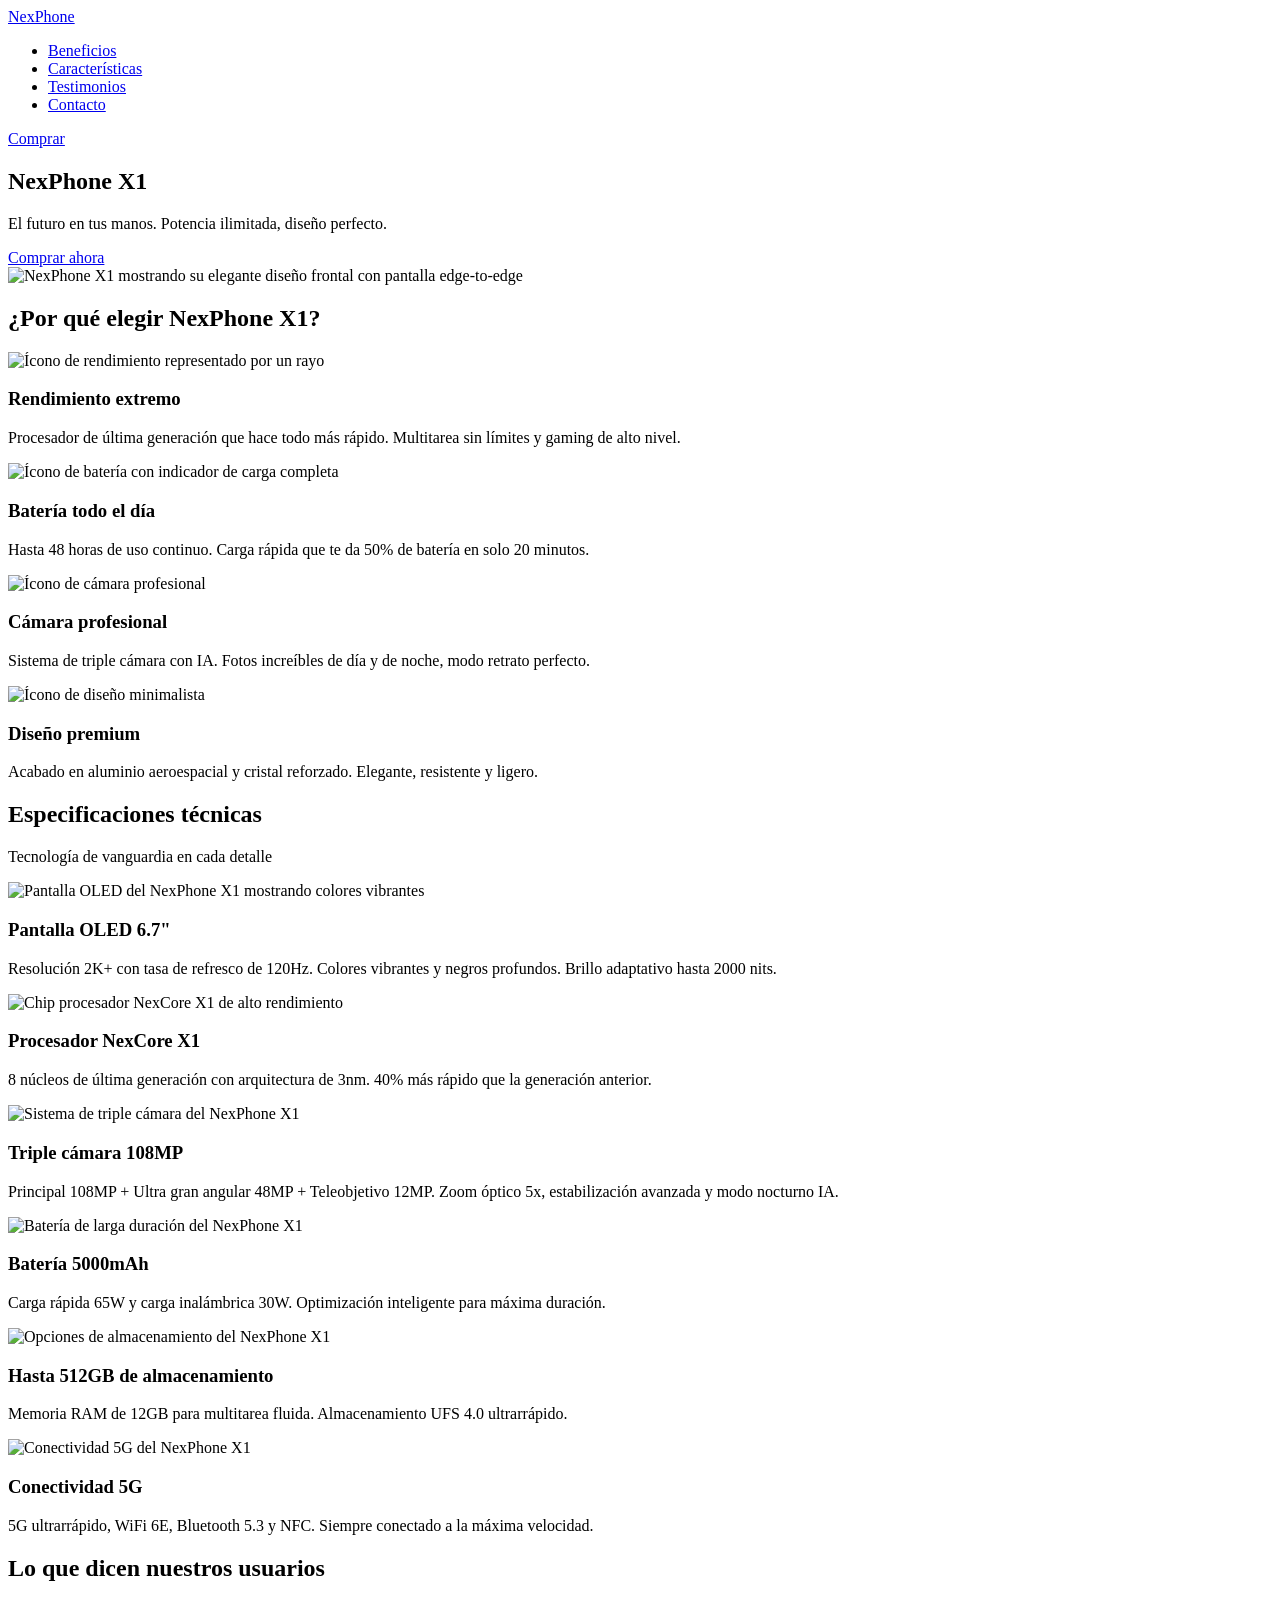
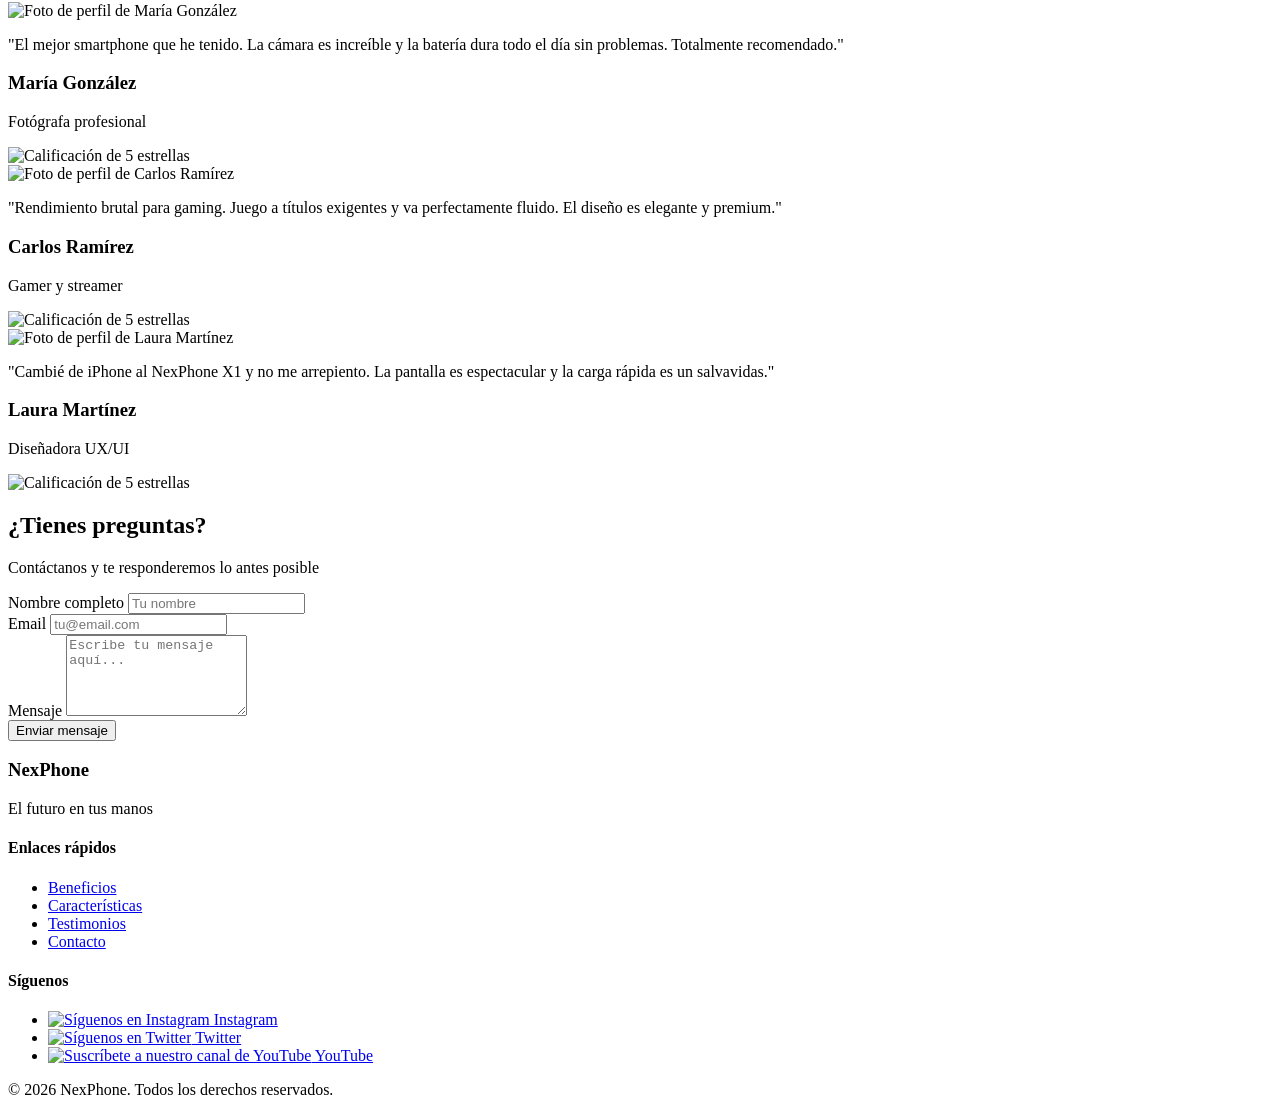
==== Index.html @ 95c6d010 "Creacion HTML" ====
<!DOCTYPE html>
<html lang="es">
<head>
    <meta charset="UTF-8">
    <meta name="viewport" content="width=device-width, initial-scale=1.0">
    <meta name="description" content="NexPhone X1 - El smartphone del futuro con tecnología innovadora y diseño elegante">
    <title>NexPhone X1 - El futuro en tus manos</title>
    
    <!-- Enlace a hoja de estilos principal -->
    <link rel="stylesheet" href="css/main.css">
</head>
<body>
    
    <!-- HEADER: Barra de navegación principal -->
    <header class="main-header">
        <nav class="main-nav">
            <div class="nav-container">
                <!-- Logo de la marca -->
                <div class="nav-logo">
                    <a href="#home">NexPhone</a>
                </div>
                
                <!-- Menú de navegación -->
                <ul class="nav-menu">
                    <li class="nav-item"><a href="#benefits" class="nav-link">Beneficios</a></li>
                    <li class="nav-item"><a href="#features" class="nav-link">Características</a></li>
                    <li class="nav-item"><a href="#testimonials" class="nav-link">Testimonios</a></li>
                    <li class="nav-item"><a href="#contact" class="nav-link">Contacto</a></li>
                </ul>
                
                <!-- Botón de compra en navegación -->
                <div class="nav-cta">
                    <a href="#buy" class="btn-buy-nav">Comprar</a>
                </div>
            </div>
        </nav>
    </header>

    <!-- MAIN: Contenido principal de la página -->
    <main>
        
        <!-- SECCIÓN HERO: Presentación principal del producto -->
        <section id="home" class="hero-section">
            <div class="hero-container">
                <!-- Título principal de la página (solo un h1) -->
                <h1 class="hero-title">NexPhone X1</h1>
                
                <!-- Subtítulo descriptivo -->
                <p class="hero-subtitle">El futuro en tus manos. Potencia ilimitada, diseño perfecto.</p>
                
                <!-- Call to Action principal -->
                <div class="hero-cta">
                    <a href="#buy" class="btn-primary">Comprar ahora</a>
                </div>
                
                <!-- Imagen hero del producto -->
                <div class="hero-image">
                    <img src="assets/images/nexphone-hero.jpg" alt="NexPhone X1 mostrando su elegante diseño frontal con pantalla edge-to-edge">
                </div>
            </div>
        </section>

        <!-- SECCIÓN BENEFICIOS: Principales ventajas del producto -->
        <section id="benefits" class="benefits-section">
            <div class="benefits-container">
                <!-- Título de la sección -->
                <h2 class="section-title">¿Por qué elegir NexPhone X1?</h2>
                
                <!-- Grid de beneficios -->
                <div class="benefits-grid">
                    
                    <!-- Beneficio 1: Rendimiento -->
                    <article class="benefit-card">
                        <div class="benefit-icon">
                            <img src="assets/images/icon-performance.svg" alt="Ícono de rendimiento representado por un rayo">
                        </div>
                        <h3 class="benefit-title">Rendimiento extremo</h3>
                        <p class="benefit-description">
                            Procesador de última generación que hace todo más rápido. 
                            Multitarea sin límites y gaming de alto nivel.
                        </p>
                    </article>
                    
                    <!-- Beneficio 2: Batería -->
                    <article class="benefit-card">
                        <div class="benefit-icon">
                            <img src="assets/images/icon-battery.svg" alt="Ícono de batería con indicador de carga completa">
                        </div>
                        <h3 class="benefit-title">Batería todo el día</h3>
                        <p class="benefit-description">
                            Hasta 48 horas de uso continuo. Carga rápida que te da 
                            50% de batería en solo 20 minutos.
                        </p>
                    </article>
                    
                    <!-- Beneficio 3: Cámara -->
                    <article class="benefit-card">
                        <div class="benefit-icon">
                            <img src="assets/images/icon-camera.svg" alt="Ícono de cámara profesional">
                        </div>
                        <h3 class="benefit-title">Cámara profesional</h3>
                        <p class="benefit-description">
                            Sistema de triple cámara con IA. Fotos increíbles de día 
                            y de noche, modo retrato perfecto.
                        </p>
                    </article>
                    
                    <!-- Beneficio 4: Diseño -->
                    <article class="benefit-card">
                        <div class="benefit-icon">
                            <img src="assets/images/icon-design.svg" alt="Ícono de diseño minimalista">
                        </div>
                        <h3 class="benefit-title">Diseño premium</h3>
                        <p class="benefit-description">
                            Acabado en aluminio aeroespacial y cristal reforzado. 
                            Elegante, resistente y ligero.
                        </p>
                    </article>
                    
                </div>
            </div>
        </section>

        <!-- SECCIÓN CARACTERÍSTICAS: Especificaciones técnicas del producto -->
        <section id="features" class="features-section">
            <div class="features-container">
                <!-- Título de la sección -->
                <h2 class="section-title">Especificaciones técnicas</h2>
                
                <!-- Subtítulo descriptivo -->
                <p class="section-subtitle">Tecnología de vanguardia en cada detalle</p>
                
                <!-- Grid de características técnicas -->
                <div class="features-grid">
                    
                    <!-- Característica: Pantalla -->
                    <div class="feature-item">
                        <div class="feature-image">
                            <img src="assets/images/feature-display.jpg" alt="Pantalla OLED del NexPhone X1 mostrando colores vibrantes">
                        </div>
                        <div class="feature-content">
                            <h3 class="feature-title">Pantalla OLED 6.7"</h3>
                            <p class="feature-description">
                                Resolución 2K+ con tasa de refresco de 120Hz. Colores vibrantes 
                                y negros profundos. Brillo adaptativo hasta 2000 nits.
                            </p>
                        </div>
                    </div>
                    
                    <!-- Característica: Procesador -->
                    <div class="feature-item">
                        <div class="feature-image">
                            <img src="assets/images/feature-processor.jpg" alt="Chip procesador NexCore X1 de alto rendimiento">
                        </div>
                        <div class="feature-content">
                            <h3 class="feature-title">Procesador NexCore X1</h3>
                            <p class="feature-description">
                                8 núcleos de última generación con arquitectura de 3nm. 
                                40% más rápido que la generación anterior.
                            </p>
                        </div>
                    </div>
                    
                    <!-- Característica: Cámara -->
                    <div class="feature-item">
                        <div class="feature-image">
                            <img src="assets/images/feature-camera.jpg" alt="Sistema de triple cámara del NexPhone X1">
                        </div>
                        <div class="feature-content">
                            <h3 class="feature-title">Triple cámara 108MP</h3>
                            <p class="feature-description">
                                Principal 108MP + Ultra gran angular 48MP + Teleobjetivo 12MP. 
                                Zoom óptico 5x, estabilización avanzada y modo nocturno IA.
                            </p>
                        </div>
                    </div>
                    
                    <!-- Característica: Batería -->
                    <div class="feature-item">
                        <div class="feature-image">
                            <img src="assets/images/feature-battery.jpg" alt="Batería de larga duración del NexPhone X1">
                        </div>
                        <div class="feature-content">
                            <h3 class="feature-title">Batería 5000mAh</h3>
                            <p class="feature-description">
                                Carga rápida 65W y carga inalámbrica 30W. Optimización 
                                inteligente para máxima duración.
                            </p>
                        </div>
                    </div>
                    
                    <!-- Característica: Almacenamiento -->
                    <div class="feature-item">
                        <div class="feature-image">
                            <img src="assets/images/feature-storage.jpg" alt="Opciones de almacenamiento del NexPhone X1">
                        </div>
                        <div class="feature-content">
                            <h3 class="feature-title">Hasta 512GB de almacenamiento</h3>
                            <p class="feature-description">
                                Memoria RAM de 12GB para multitarea fluida. Almacenamiento 
                                UFS 4.0 ultrarrápido.
                            </p>
                        </div>
                    </div>
                    
                    <!-- Característica: Conectividad -->
                    <div class="feature-item">
                        <div class="feature-image">
                            <img src="assets/images/feature-connectivity.jpg" alt="Conectividad 5G del NexPhone X1">
                        </div>
                        <div class="feature-content">
                            <h3 class="feature-title">Conectividad 5G</h3>
                            <p class="feature-description">
                                5G ultrarrápido, WiFi 6E, Bluetooth 5.3 y NFC. 
                                Siempre conectado a la máxima velocidad.
                            </p>
                        </div>
                    </div>
                    
                </div>
            </div>
        </section>

        <!-- SECCIÓN TESTIMONIOS: Opiniones de usuarios -->
        <section id="testimonials" class="testimonials-section">
            <div class="testimonials-container">
                <!-- Título de la sección -->
                <h2 class="section-title">Lo que dicen nuestros usuarios</h2>
                
                <!-- Grid de testimonios -->
                <div class="testimonials-grid">
                    
                    <!-- Testimonio 1 -->
                    <article class="testimonial-card">
                        <div class="testimonial-avatar">
                            <img src="assets/images/user-maria.jpg" alt="Foto de perfil de María González">
                        </div>
                        <div class="testimonial-content">
                            <p class="testimonial-text">
                                "El mejor smartphone que he tenido. La cámara es increíble 
                                y la batería dura todo el día sin problemas. Totalmente recomendado."
                            </p>
                            <h3 class="testimonial-author">María González</h3>
                            <p class="testimonial-role">Fotógrafa profesional</p>
                        </div>
                        <div class="testimonial-rating">
                            <img src="assets/images/stars-5.svg" alt="Calificación de 5 estrellas">
                        </div>
                    </article>
                    
                    <!-- Testimonio 2 -->
                    <article class="testimonial-card">
                        <div class="testimonial-avatar">
                            <img src="assets/images/user-carlos.jpg" alt="Foto de perfil de Carlos Ramírez">
                        </div>
                        <div class="testimonial-content">
                            <p class="testimonial-text">
                                "Rendimiento brutal para gaming. Juego a títulos exigentes 
                                y va perfectamente fluido. El diseño es elegante y premium."
                            </p>
                            <h3 class="testimonial-author">Carlos Ramírez</h3>
                            <p class="testimonial-role">Gamer y streamer</p>
                        </div>
                        <div class="testimonial-rating">
                            <img src="assets/images/stars-5.svg" alt="Calificación de 5 estrellas">
                        </div>
                    </article>
                    
                    <!-- Testimonio 3 -->
                    <article class="testimonial-card">
                        <div class="testimonial-avatar">
                            <img src="assets/images/user-laura.jpg" alt="Foto de perfil de Laura Martínez">
                        </div>
                        <div class="testimonial-content">
                            <p class="testimonial-text">
                                "Cambié de iPhone al NexPhone X1 y no me arrepiento. 
                                La pantalla es espectacular y la carga rápida es un salvavidas."
                            </p>
                            <h3 class="testimonial-author">Laura Martínez</h3>
                            <p class="testimonial-role">Diseñadora UX/UI</p>
                        </div>
                        <div class="testimonial-rating">
                            <img src="assets/images/stars-5.svg" alt="Calificación de 5 estrellas">
                        </div>
                    </article>
                    
                </div>
            </div>
        </section>

        <!-- SECCIÓN CONTACTO: Formulario de contacto -->
        <section id="contact" class="contact-section">
            <div class="contact-container">
                <!-- Título de la sección -->
                <h2 class="section-title">¿Tienes preguntas?</h2>
                
                <!-- Subtítulo -->
                <p class="section-subtitle">Contáctanos y te responderemos lo antes posible</p>
                
                <!-- Formulario de contacto -->
                <form class="contact-form" action="#" method="POST">
                    
                    <!-- Campo: Nombre -->
                    <div class="form-group">
                        <label for="name" class="form-label">Nombre completo</label>
                        <input 
                            type="text" 
                            id="name" 
                            name="name" 
                            class="form-input" 
                            placeholder="Tu nombre"
                            required
                        >
                    </div>
                    
                    <!-- Campo: Email -->
                    <div class="form-group">
                        <label for="email" class="form-label">Email</label>
                        <input 
                            type="email" 
                            id="email" 
                            name="email" 
                            class="form-input" 
                            placeholder="tu@email.com"
                            required
                        >
                    </div>
                    
                    <!-- Campo: Mensaje -->
                    <div class="form-group">
                        <label for="message" class="form-label">Mensaje</label>
                        <textarea 
                            id="message" 
                            name="message" 
                            class="form-textarea" 
                            rows="5" 
                            placeholder="Escribe tu mensaje aquí..."
                            required
                        ></textarea>
                    </div>
                    
                    <!-- Botón de envío -->
                    <div class="form-submit">
                        <button type="submit" class="btn-submit">Enviar mensaje</button>
                    </div>
                    
                </form>
            </div>
        </section>

    </main>

    <!-- FOOTER: Pie de página con información adicional y redes sociales -->
    <footer class="main-footer">
        <div class="footer-container">
            
            <!-- Información de la marca -->
            <div class="footer-brand">
                <h3 class="footer-logo">NexPhone</h3>
                <p class="footer-tagline">El futuro en tus manos</p>
            </div>
            
            <!-- Enlaces de navegación del footer -->
            <div class="footer-links">
                <h4 class="footer-heading">Enlaces rápidos</h4>
                <ul class="footer-menu">
                    <li class="footer-item"><a href="#benefits" class="footer-link">Beneficios</a></li>
                    <li class="footer-item"><a href="#features" class="footer-link">Características</a></li>
                    <li class="footer-item"><a href="#testimonials" class="footer-link">Testimonios</a></li>
                    <li class="footer-item"><a href="#contact" class="footer-link">Contacto</a></li>
                </ul>
            </div>
            
            <!-- Redes sociales -->
            <div class="footer-social">
                <h4 class="footer-heading">Síguenos</h4>
                <ul class="social-links">
                    <li class="social-item">
                        <a href="https://instagram.com/nexphone" class="social-link" target="_blank" rel="noopener noreferrer">
                            <img src="assets/images/icon-instagram.svg" alt="Síguenos en Instagram">
                            Instagram
                        </a>
                    </li>
                    <li class="social-item">
                        <a href="https://twitter.com/nexphone" class="social-link" target="_blank" rel="noopener noreferrer">
                            <img src="assets/images/icon-twitter.svg" alt="Síguenos en Twitter">
                            Twitter
                        </a>
                    </li>
                    <li class="social-item">
                        <a href="https://youtube.com/nexphone" class="social-link" target="_blank" rel="noopener noreferrer">
                            <img src="assets/images/icon-youtube.svg" alt="Suscríbete a nuestro canal de YouTube">
                            YouTube
                        </a>
                    </li>
                </ul>
            </div>
            
        </div>
        
        <!-- Copyright y legal -->
        <div class="footer-bottom">
            <p class="footer-copyright">
                &copy; 2026 NexPhone. Todos los derechos reservados.
            </p>
        </div>
        
    </footer>

    <!-- Enlace a archivo JavaScript (manejado por otro developer) -->
    <script src="js/app.js"></script>
    
</body>
</html>
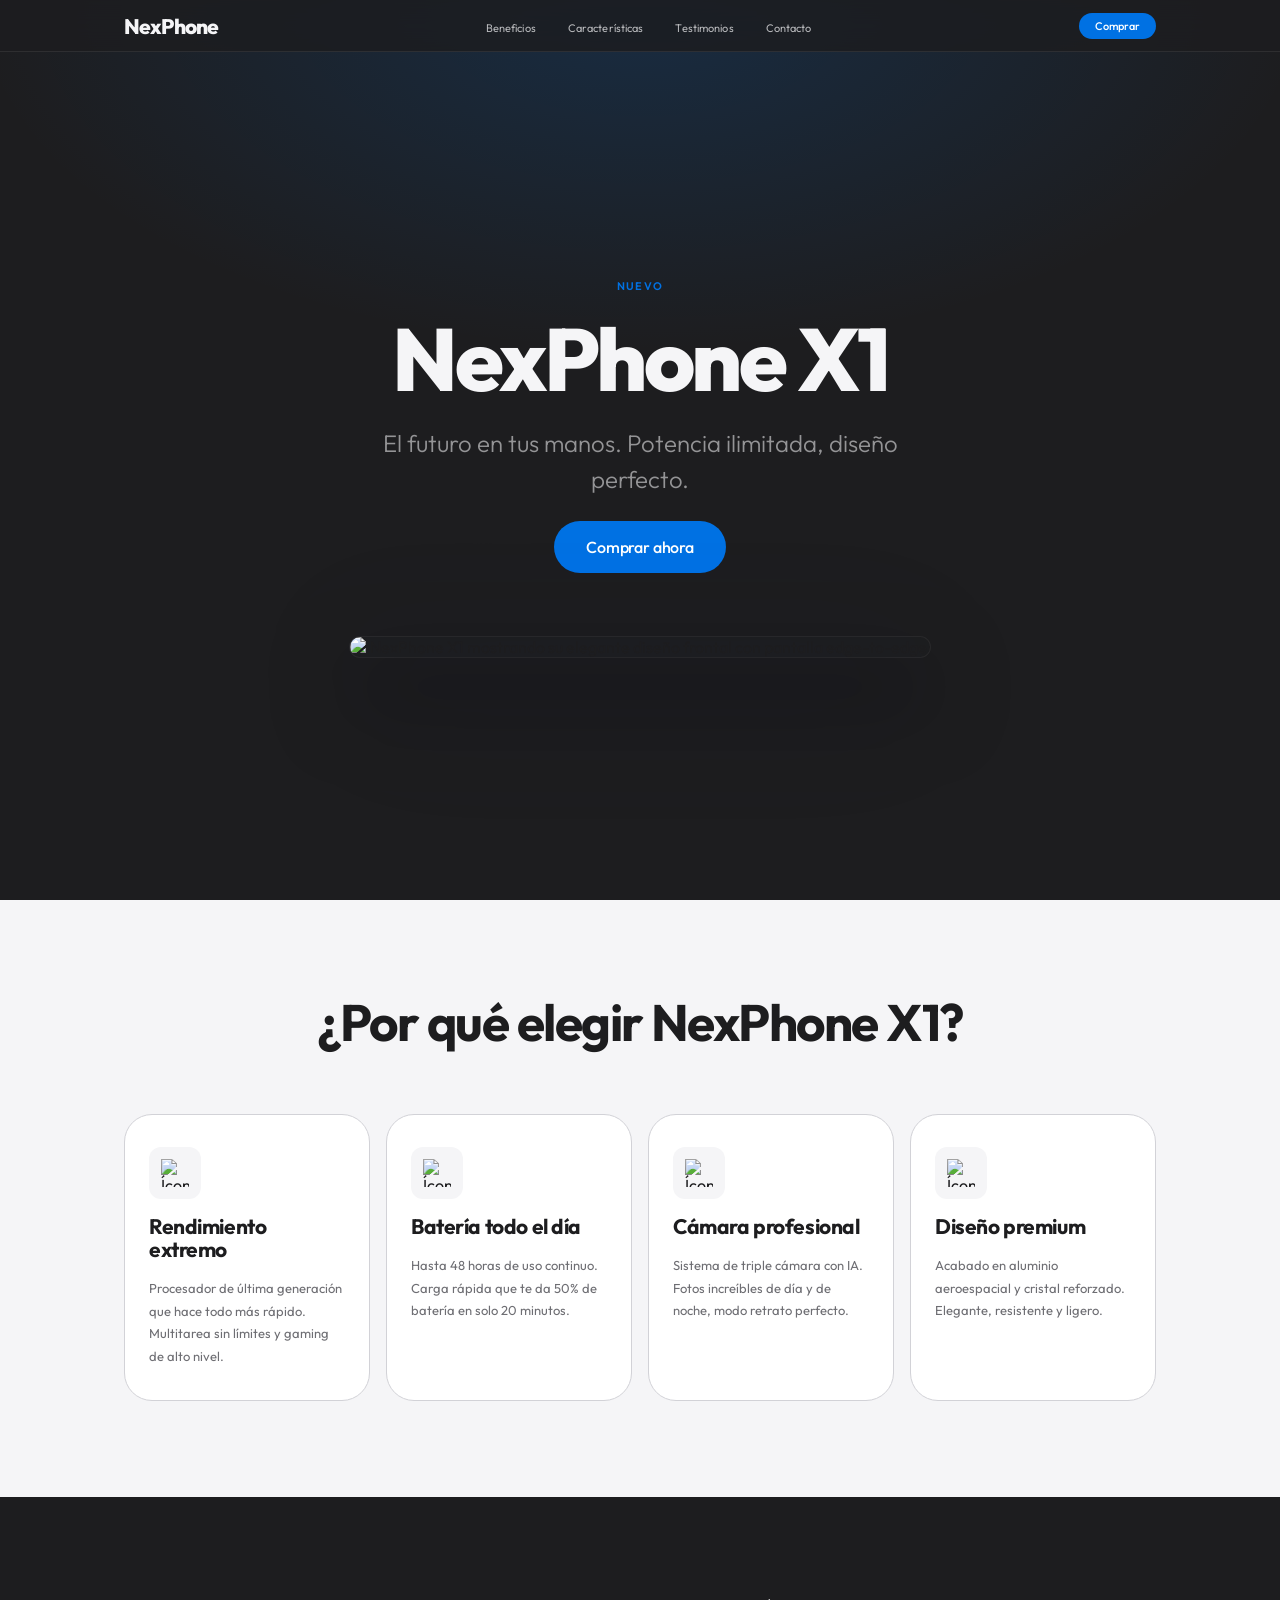
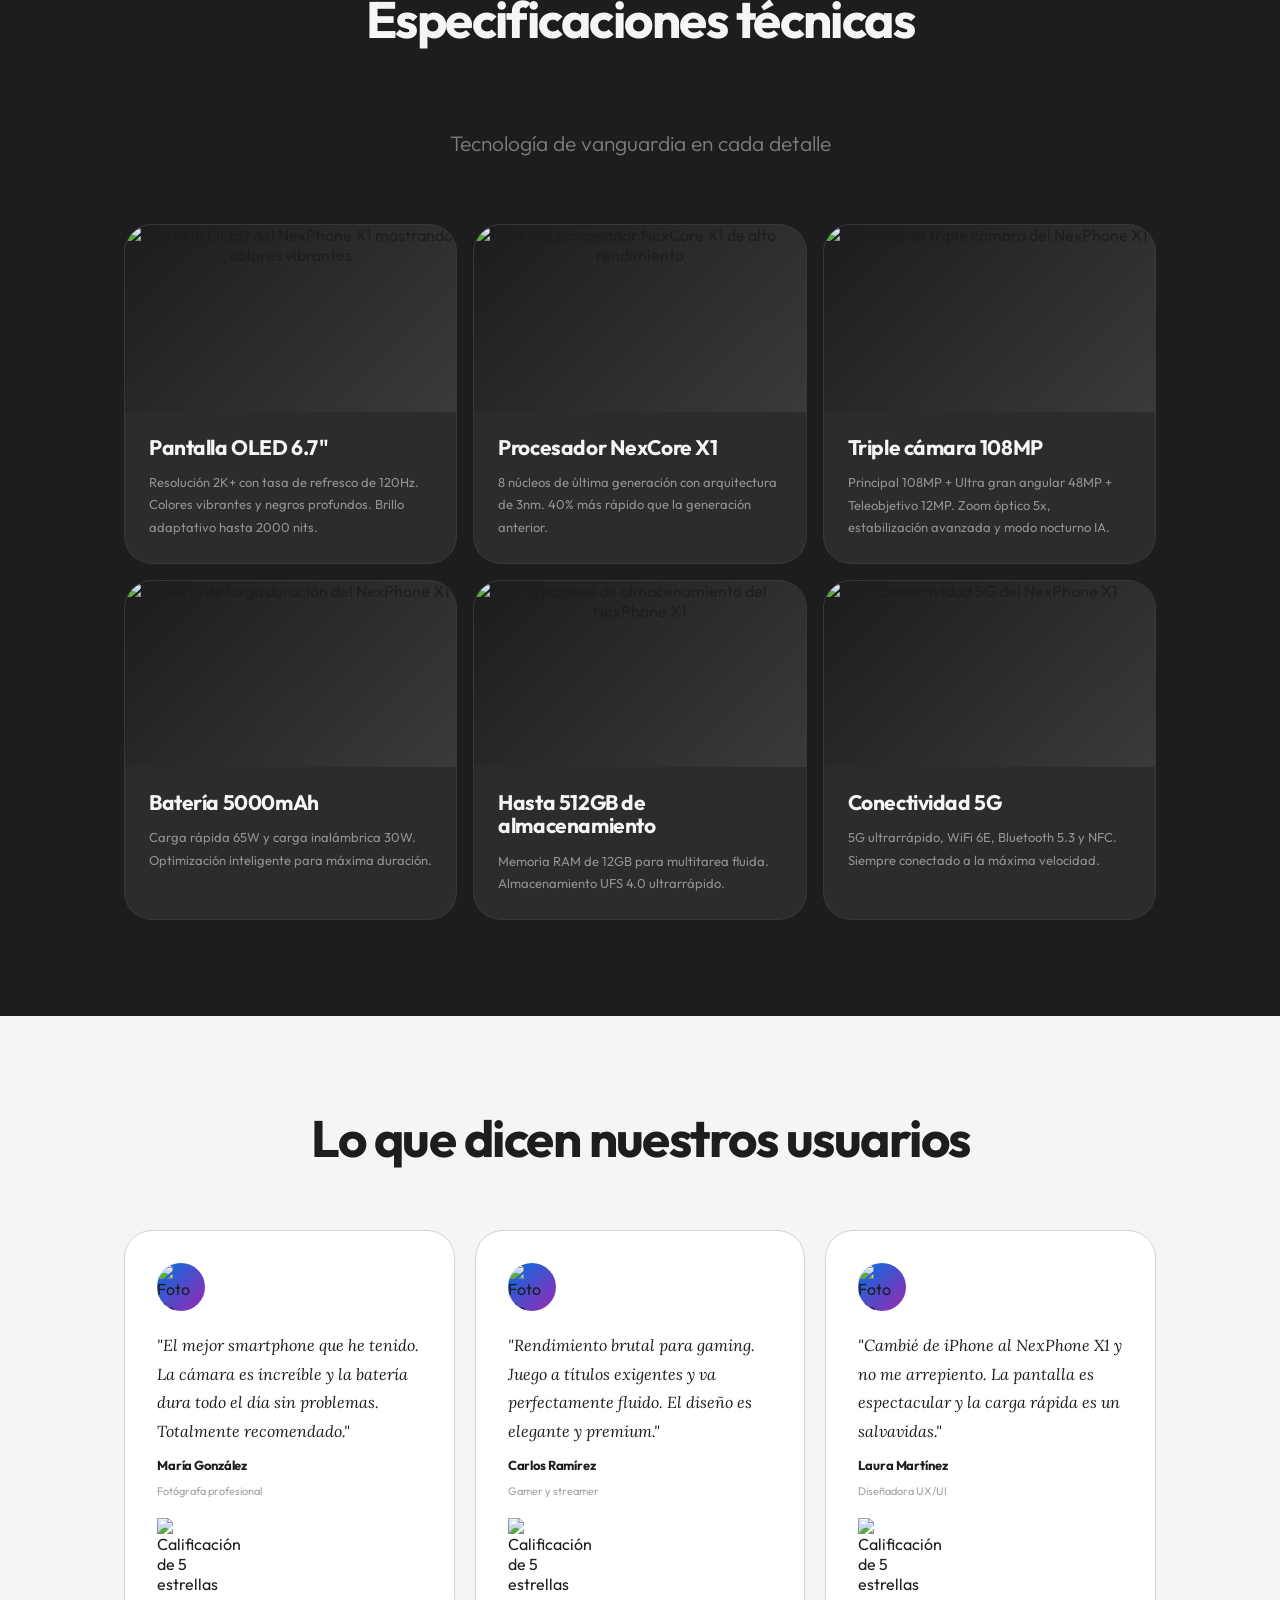
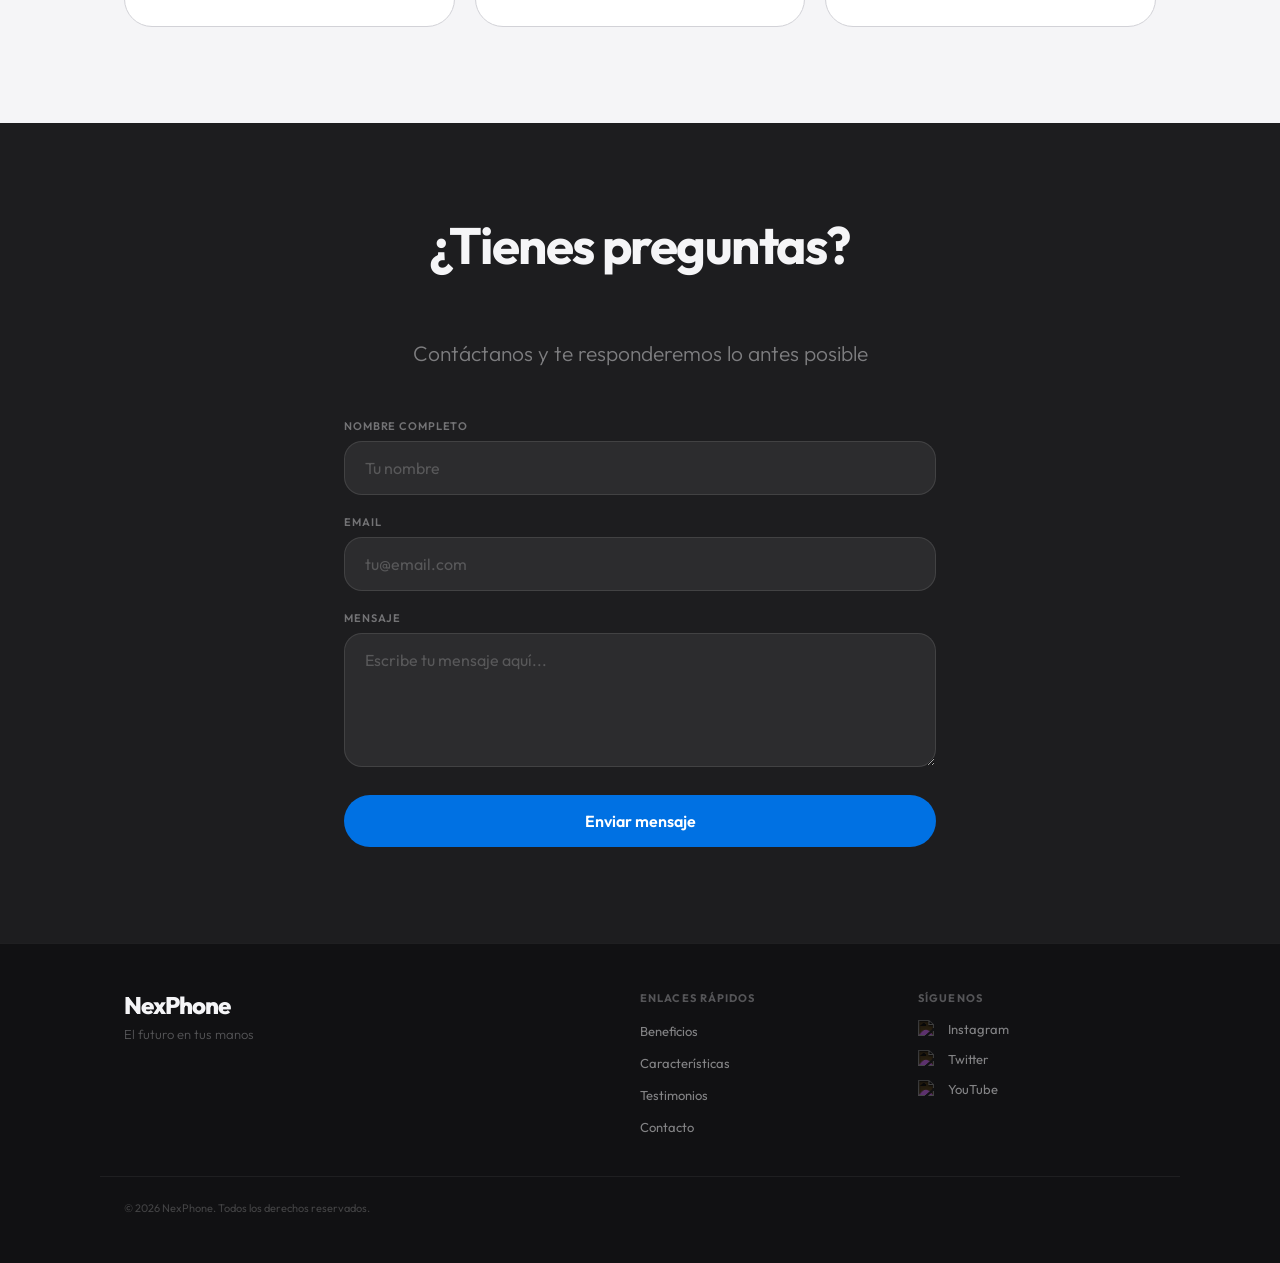
==== commit d0a08ff7: "Feature: Añadiendo la conexión de HTML con el CSS." ====
--- a/Index.html
+++ b/Index.html
@@ -7,7 +7,7 @@
     <title>NexPhone X1 - El futuro en tus manos</title>
     
     <!-- Enlace a hoja de estilos principal -->
-    <link rel="stylesheet" href="css/main.css">
+    <link rel="stylesheet" href="styles.css">
 </head>
 <body>
     
--- a/styles.css
+++ b/styles.css
@@ -0,0 +1,1010 @@
+@import url('https://fonts.googleapis.com/css2?family=Outfit:wght@300;400;500;600;700;800&family=Lora:ital,wght@0,400;1,400&display=swap');
+
+/* ────────────────────────────────────────────────────────────
+   2. DESIGN TOKENS
+   ──────────────────────────────────────────────────────────── */
+:root {
+  /* Colores — Paleta Apple-like */
+  --c-white:      #ffffff;
+  --c-bg:         #f5f5f7;        /* gris muy suave, firma de Apple */
+  --c-bg-dark:    #1d1d1f;        /* negro Apple */
+  --c-bg-mid:     #fbfbfd;
+  --c-surface:    #ffffff;
+  --c-border:     #d2d2d7;
+  --c-accent:     #0071e3;        /* azul Apple */
+  --c-accent-h:   #0077ed;
+  --c-text:       #1d1d1f;
+  --c-text-mid:   #6e6e73;
+  --c-text-light: #a1a1a6;
+  --c-on-dark:    #f5f5f7;
+
+  /* Tipografía */
+  --font-sans:    'Outfit', -apple-system, BlinkMacSystemFont, sans-serif;
+  --font-serif:   'Lora', Georgia, serif;
+
+  /* Escala de tipo */
+  --t-xs:   0.6875rem;
+  --t-sm:   0.8125rem;
+  --t-base: 1rem;
+  --t-md:   1.125rem;
+  --t-lg:   1.3125rem;
+  --t-xl:   1.5rem;
+  --t-2xl:  2rem;
+  --t-3xl:  2.5rem;
+  --t-4xl:  3.5rem;
+  --t-5xl:  4.5rem;
+  --t-6xl:  5.5rem;
+
+  /* Espaciado */
+  --s-2:   0.5rem;
+  --s-3:   0.75rem;
+  --s-4:   1rem;
+  --s-5:   1.25rem;
+  --s-6:   1.5rem;
+  --s-8:   2rem;
+  --s-10:  2.5rem;
+  --s-12:  3rem;
+  --s-16:  4rem;
+  --s-20:  5rem;
+  --s-24:  6rem;
+  --s-32:  8rem;
+
+  /* Bordes */
+  --r-sm:   6px;
+  --r-md:   12px;
+  --r-lg:   18px;
+  --r-xl:   28px;
+  --r-full: 9999px;
+
+  /* Sombras */
+  --sh-sm:  0 2px 8px rgba(0,0,0,.06);
+  --sh-md:  0 4px 20px rgba(0,0,0,.08);
+  --sh-lg:  0 12px 48px rgba(0,0,0,.10);
+  --sh-xl:  0 20px 60px rgba(0,0,0,.13);
+
+  /* Transiciones */
+  --tr-fast:   200ms ease;
+  --tr-normal: 400ms cubic-bezier(0.25, 0.46, 0.45, 0.94);
+  --tr-slow:   700ms cubic-bezier(0.22, 1, 0.36, 1);
+
+  /* Layout */
+  --max-w:  1080px;
+  --nav-h:  52px;
+}
+
+/* ────────────────────────────────────────────────────────────
+   3. RESET BASE
+   ──────────────────────────────────────────────────────────── */
+*, *::before, *::after {
+  box-sizing: border-box;
+  margin: 0;
+  padding: 0;
+}
+
+html {
+  scroll-behavior: smooth;
+  font-size: 16px;
+}
+
+body {
+  font-family: var(--font-sans);
+  font-size: var(--t-base);
+  color: var(--c-text);
+  background-color: var(--c-bg-mid);
+  -webkit-font-smoothing: antialiased;
+  -moz-osx-font-smoothing: grayscale;
+  overflow-x: hidden;
+}
+
+img {
+  display: block;
+  max-width: 100%;
+  height: auto;
+}
+
+a {
+  text-decoration: none;
+  color: inherit;
+}
+
+ul { list-style: none; }
+
+button, input, textarea {
+  font: inherit;
+  border: none;
+  background: none;
+}
+
+button { cursor: pointer; }
+
+h1, h2, h3, h4 {
+  font-family: var(--font-sans);
+  font-weight: 700;
+  line-height: 1.1;
+  letter-spacing: -0.025em;
+}
+
+/* ────────────────────────────────────────────────────────────
+   4. CONTENEDORES (uno por sección según el HTML)
+   ──────────────────────────────────────────────────────────── */
+.nav-container,
+.hero-container,
+.benefits-container,
+.features-container,
+.testimonials-container,
+.contact-container,
+.footer-container {
+  width: 100%;
+  max-width: var(--max-w);
+  margin-inline: auto;
+  padding-inline: var(--s-6);
+}
+
+/* ────────────────────────────────────────────────────────────
+   5. TIPOGRAFÍA COMPARTIDA
+   ──────────────────────────────────────────────────────────── */
+.section-title {
+  font-size: clamp(var(--t-2xl), 4vw, var(--t-4xl));
+  font-weight: 700;
+  letter-spacing: -0.03em;
+  line-height: 1.05;
+  color: var(--c-text);
+}
+
+.section-subtitle {
+  font-size: clamp(var(--t-md), 2vw, var(--t-lg));
+  color: var(--c-text-mid);
+  font-weight: 300;
+  line-height: 1.6;
+  margin-top: var(--s-4);
+  max-width: 52ch;
+}
+
+/* ────────────────────────────────────────────────────────────
+   6. ANIMACIONES DE ENTRADA (activadas por JS)
+   ──────────────────────────────────────────────────────────── */
+.fade-in {
+  opacity: 0;
+  transform: translateY(24px);
+  transition: opacity 0.8s cubic-bezier(0.22, 1, 0.36, 1),
+              transform 0.8s cubic-bezier(0.22, 1, 0.36, 1);
+}
+
+.fade-in.visible {
+  opacity: 1;
+  transform: none;
+}
+
+/* ────────────────────────────────────────────────────────────
+   7. BOTONES
+   ──────────────────────────────────────────────────────────── */
+.btn-primary,
+.btn-buy-nav,
+.btn-submit {
+  display: inline-flex;
+  align-items: center;
+  justify-content: center;
+  border-radius: var(--r-full);
+  font-family: var(--font-sans);
+  font-weight: 500;
+  white-space: nowrap;
+  transition: background-color var(--tr-fast),
+              box-shadow var(--tr-fast),
+              transform var(--tr-fast);
+  outline: none;
+  cursor: pointer;
+}
+
+/* Botón hero CTA */
+.btn-primary {
+  background-color: var(--c-accent);
+  color: var(--c-white);
+  font-size: var(--t-base);
+  padding: var(--s-4) var(--s-8);
+  letter-spacing: -0.01em;
+}
+
+.btn-primary:hover {
+  background-color: var(--c-accent-h);
+  box-shadow: 0 4px 20px rgba(0,113,227,0.35);
+  transform: translateY(-1px);
+}
+
+.btn-primary:active { transform: scale(0.97); }
+
+/* Botón nav */
+.btn-buy-nav {
+  background-color: var(--c-accent);
+  color: var(--c-white);
+  font-size: var(--t-xs);
+  padding: 6px var(--s-4);
+}
+
+.btn-buy-nav:hover {
+  background-color: var(--c-accent-h);
+}
+
+/* Botón submit formulario */
+.btn-submit {
+  background-color: var(--c-accent);
+  color: var(--c-white);
+  font-size: var(--t-base);
+  font-weight: 600;
+  padding: var(--s-4) var(--s-10);
+  width: 100%;
+}
+
+.btn-submit:hover {
+  background-color: var(--c-accent-h);
+  box-shadow: 0 4px 20px rgba(0,113,227,0.3);
+  transform: translateY(-1px);
+}
+
+.btn-submit:active { transform: scale(0.98); }
+
+/* ────────────────────────────────────────────────────────────
+   8. HEADER / NAVEGACIÓN
+      Clases: .main-header, .main-nav, .nav-container,
+              .nav-logo, .nav-menu, .nav-item, .nav-link, .nav-cta
+   ──────────────────────────────────────────────────────────── */
+.main-header {
+  position: fixed;
+  top: 0;
+  left: 0;
+  right: 0;
+  z-index: 100;
+  height: var(--nav-h);
+}
+
+.main-nav {
+  height: 100%;
+  background-color: rgba(29,29,31,0.88);
+  backdrop-filter: saturate(180%) blur(20px);
+  -webkit-backdrop-filter: saturate(180%) blur(20px);
+  border-bottom: 1px solid rgba(255,255,255,0.08);
+  transition: background-color var(--tr-normal);
+}
+
+/* nav-container: layout flex */
+.nav-container {
+  height: 100%;
+  display: flex;
+  align-items: center;
+  justify-content: space-between;
+  gap: var(--s-8);
+}
+
+/* Logo */
+.nav-logo a {
+  font-size: var(--t-lg);
+  font-weight: 800;
+  color: var(--c-on-dark);
+  letter-spacing: -0.04em;
+}
+
+/* Menú de links — oculto en móvil */
+.nav-menu {
+  display: none;
+  align-items: center;
+  gap: var(--s-8);
+}
+
+.nav-link {
+  font-size: var(--t-xs);
+  font-weight: 400;
+  color: rgba(245,245,247,0.72);
+  letter-spacing: 0.01em;
+  transition: color var(--tr-fast);
+}
+
+.nav-link:hover { color: var(--c-on-dark); }
+
+/* Hamburger (creado por JS — clases sugeridas) */
+.nav-toggle {
+  display: flex;
+  flex-direction: column;
+  justify-content: center;
+  gap: 5px;
+  width: 32px;
+  height: 32px;
+  padding: 0;
+  cursor: pointer;
+  background: none;
+  border: none;
+}
+
+.nav-toggle span {
+  display: block;
+  height: 1px;
+  background-color: var(--c-on-dark);
+  border-radius: 2px;
+  transition: transform var(--tr-normal), opacity var(--tr-fast);
+}
+
+.nav-toggle.active span:nth-child(1) {
+  transform: translateY(6px) rotate(45deg);
+}
+.nav-toggle.active span:nth-child(2) {
+  opacity: 0;
+}
+.nav-toggle.active span:nth-child(3) {
+  transform: translateY(-6px) rotate(-45deg);
+}
+
+/* Menú móvil desplegable (JS lo muestra) */
+.nav-mobile-menu {
+  position: fixed;
+  top: var(--nav-h);
+  left: 0;
+  right: 0;
+  background-color: rgba(29,29,31,0.97);
+  backdrop-filter: blur(20px);
+  -webkit-backdrop-filter: blur(20px);
+  padding: var(--s-6);
+  transform: translateY(-110%);
+  opacity: 0;
+  transition: transform var(--tr-slow), opacity var(--tr-normal);
+  z-index: 99;
+  border-bottom: 1px solid rgba(255,255,255,0.06);
+}
+
+.nav-mobile-menu.open {
+  transform: translateY(0);
+  opacity: 1;
+}
+
+.nav-mobile-menu .nav-link {
+  display: block;
+  font-size: var(--t-xl);
+  font-weight: 500;
+  color: var(--c-on-dark);
+  padding-block: var(--s-4);
+  border-bottom: 1px solid rgba(255,255,255,0.06);
+  letter-spacing: -0.02em;
+}
+
+/* ────────────────────────────────────────────────────────────
+   9. HERO
+      Clases: .hero-section, .hero-container, .hero-title,
+              .hero-subtitle, .hero-cta, .hero-image
+   ──────────────────────────────────────────────────────────── */
+.hero-section {
+  min-height: 100svh;
+  background-color: var(--c-bg-dark);
+  display: flex;
+  align-items: center;
+  padding-top: calc(var(--nav-h) + var(--s-12));
+  padding-bottom: var(--s-16);
+  text-align: center;
+  position: relative;
+  overflow: hidden;
+}
+
+/* Resplandor de fondo */
+.hero-section::before {
+  content: '';
+  position: absolute;
+  inset: 0;
+  background: radial-gradient(ellipse 80% 60% at 50% 0%,
+    rgba(0,113,227,0.18) 0%,
+    transparent 65%);
+  pointer-events: none;
+}
+
+.hero-container {
+  position: relative;
+  z-index: 1;
+  display: flex;
+  flex-direction: column;
+  align-items: center;
+  gap: var(--s-6);
+}
+
+/* Badge «Nuevo» encima del título */
+.hero-container::before {
+  content: 'Nuevo';
+  display: inline-block;
+  font-size: var(--t-xs);
+  font-weight: 600;
+  letter-spacing: 0.12em;
+  text-transform: uppercase;
+  color: var(--c-accent);
+}
+
+.hero-title {
+  font-size: clamp(var(--t-4xl), 10vw, var(--t-6xl));
+  font-weight: 800;
+  color: var(--c-on-dark);
+  letter-spacing: -0.04em;
+  line-height: 0.95;
+}
+
+.hero-subtitle {
+  font-size: clamp(var(--t-md), 2.5vw, var(--t-xl));
+  color: rgba(245,245,247,0.55);
+  font-weight: 300;
+  max-width: 38ch;
+  line-height: 1.5;
+}
+
+.hero-cta {
+  display: flex;
+  gap: var(--s-4);
+  flex-wrap: wrap;
+  justify-content: center;
+}
+
+.hero-image {
+  margin-top: var(--s-10);
+  width: 100%;
+  max-width: 480px;
+}
+
+.hero-image img {
+  width: 100%;
+  border-radius: var(--r-xl);
+  box-shadow: 0 40px 80px rgba(0,0,0,.5),
+              0 0 0 1px rgba(255,255,255,0.06);
+  filter: drop-shadow(0 0 60px rgba(0,113,227,0.18));
+}
+
+/* ────────────────────────────────────────────────────────────
+   10. BENEFICIOS
+       Clases: .benefits-section, .benefits-container,
+               .benefits-grid, .benefit-card, .benefit-icon,
+               .benefit-title, .benefit-description
+   ──────────────────────────────────────────────────────────── */
+.benefits-section {
+  background-color: var(--c-bg);
+  padding-block: var(--s-24);
+}
+
+.benefits-container {
+  display: flex;
+  flex-direction: column;
+  align-items: center;
+  text-align: center;
+  gap: var(--s-16);
+}
+
+.benefits-container > .section-title {
+  max-width: 20ch;
+}
+
+.benefits-grid {
+  display: grid;
+  grid-template-columns: 1fr;
+  gap: var(--s-4);
+  width: 100%;
+}
+
+.benefit-card {
+  background-color: var(--c-surface);
+  border-radius: var(--r-xl);
+  padding: var(--s-8) var(--s-6);
+  text-align: left;
+  display: flex;
+  flex-direction: column;
+  gap: var(--s-4);
+  border: 1px solid var(--c-border);
+  transition: box-shadow var(--tr-normal), transform var(--tr-normal);
+}
+
+.benefit-card:hover {
+  box-shadow: var(--sh-lg);
+  transform: translateY(-4px);
+}
+
+.benefit-icon {
+  width: 52px;
+  height: 52px;
+  background-color: var(--c-bg);
+  border-radius: var(--r-md);
+  display: flex;
+  align-items: center;
+  justify-content: center;
+  overflow: hidden;
+  transition: background-color var(--tr-fast);
+}
+
+.benefit-card:hover .benefit-icon {
+  background-color: var(--c-accent);
+}
+
+.benefit-icon img {
+  width: 28px;
+  height: 28px;
+  object-fit: contain;
+}
+
+.benefit-title {
+  font-size: var(--t-lg);
+  font-weight: 700;
+  color: var(--c-text);
+  letter-spacing: -0.02em;
+}
+
+.benefit-description {
+  font-size: var(--t-sm);
+  color: var(--c-text-mid);
+  line-height: 1.75;
+}
+
+/* ────────────────────────────────────────────────────────────
+   11. CARACTERÍSTICAS
+       Clases: .features-section, .features-container,
+               .features-grid, .feature-item, .feature-image,
+               .feature-content, .feature-title, .feature-description
+   ──────────────────────────────────────────────────────────── */
+.features-section {
+  background-color: var(--c-bg-dark);
+  padding-block: var(--s-24);
+}
+
+.features-container {
+  display: flex;
+  flex-direction: column;
+  align-items: center;
+  text-align: center;
+  gap: var(--s-16);
+}
+
+.features-container .section-title {
+  color: var(--c-on-dark);
+}
+
+.features-container .section-subtitle {
+  color: rgba(245,245,247,0.45);
+}
+
+.features-grid {
+  display: grid;
+  grid-template-columns: 1fr;
+  gap: var(--s-4);
+  width: 100%;
+}
+
+.feature-item {
+  background-color: #2c2c2e;
+  border-radius: var(--r-xl);
+  overflow: hidden;
+  display: flex;
+  flex-direction: column;
+  border: 1px solid rgba(255,255,255,0.06);
+  transition: transform var(--tr-normal), box-shadow var(--tr-normal);
+}
+
+.feature-item:hover {
+  transform: translateY(-4px);
+  box-shadow: 0 20px 48px rgba(0,0,0,.4);
+}
+
+.feature-image {
+  aspect-ratio: 16 / 9;
+  overflow: hidden;
+  background: linear-gradient(135deg, #1c1c1e, #3a3a3c);
+}
+
+.feature-image img {
+  width: 100%;
+  height: 100%;
+  object-fit: cover;
+  transition: transform 0.6s cubic-bezier(0.25, 0.46, 0.45, 0.94);
+}
+
+.feature-item:hover .feature-image img {
+  transform: scale(1.04);
+}
+
+.feature-content {
+  padding: var(--s-6);
+  text-align: left;
+  display: flex;
+  flex-direction: column;
+  gap: var(--s-3);
+  flex: 1;
+}
+
+.feature-title {
+  font-size: var(--t-lg);
+  font-weight: 700;
+  color: var(--c-on-dark);
+  letter-spacing: -0.02em;
+}
+
+.feature-description {
+  font-size: var(--t-sm);
+  color: rgba(245,245,247,0.5);
+  line-height: 1.75;
+}
+
+/* ────────────────────────────────────────────────────────────
+   12. TESTIMONIOS
+       Clases: .testimonials-section, .testimonials-container,
+               .testimonials-grid, .testimonial-card,
+               .testimonial-avatar, .testimonial-content,
+               .testimonial-text, .testimonial-author,
+               .testimonial-role, .testimonial-rating
+   ──────────────────────────────────────────────────────────── */
+.testimonials-section {
+  background-color: var(--c-bg);
+  padding-block: var(--s-24);
+}
+
+.testimonials-container {
+  display: flex;
+  flex-direction: column;
+  align-items: center;
+  text-align: center;
+  gap: var(--s-16);
+}
+
+.testimonials-container > .section-title {
+  max-width: 24ch;
+}
+
+.testimonials-grid {
+  display: grid;
+  grid-template-columns: 1fr;
+  gap: var(--s-5);
+  width: 100%;
+}
+
+.testimonial-card {
+  background-color: var(--c-surface);
+  border-radius: var(--r-xl);
+  padding: var(--s-8);
+  text-align: left;
+  display: flex;
+  flex-direction: column;
+  gap: var(--s-5);
+  border: 1px solid var(--c-border);
+  transition: box-shadow var(--tr-normal), transform var(--tr-normal);
+}
+
+.testimonial-card:hover {
+  box-shadow: var(--sh-md);
+  transform: translateY(-3px);
+}
+
+.testimonial-avatar {
+  width: 48px;
+  height: 48px;
+  border-radius: var(--r-full);
+  overflow: hidden;
+  background: linear-gradient(135deg, var(--c-accent), #9c27b0);
+  flex-shrink: 0;
+}
+
+.testimonial-avatar img {
+  width: 100%;
+  height: 100%;
+  object-fit: cover;
+}
+
+.testimonial-content {
+  display: flex;
+  flex-direction: column;
+  gap: var(--s-3);
+  flex: 1;
+}
+
+.testimonial-text {
+  font-family: var(--font-serif);
+  font-size: var(--t-base);
+  color: var(--c-text);
+  line-height: 1.8;
+  font-style: italic;
+}
+
+.testimonial-author {
+  font-size: var(--t-sm);
+  font-weight: 700;
+  color: var(--c-text);
+  letter-spacing: -0.01em;
+}
+
+.testimonial-role {
+  font-size: var(--t-xs);
+  color: var(--c-text-light);
+}
+
+.testimonial-rating img {
+  width: 88px;
+  height: auto;
+}
+
+/* ────────────────────────────────────────────────────────────
+   13. CONTACTO
+       Clases: .contact-section, .contact-container,
+               .contact-form, .form-group, .form-label,
+               .form-input, .form-textarea, .form-submit
+   ──────────────────────────────────────────────────────────── */
+.contact-section {
+  background-color: var(--c-bg-dark);
+  padding-block: var(--s-24);
+}
+
+.contact-container {
+  display: flex;
+  flex-direction: column;
+  align-items: center;
+  text-align: center;
+  gap: var(--s-12);
+  max-width: 640px;
+}
+
+.contact-container .section-title {
+  color: var(--c-on-dark);
+}
+
+.contact-container .section-subtitle {
+  color: rgba(245,245,247,0.45);
+}
+
+.contact-form {
+  width: 100%;
+  display: flex;
+  flex-direction: column;
+  gap: var(--s-5);
+  text-align: left;
+}
+
+.form-group {
+  display: flex;
+  flex-direction: column;
+  gap: var(--s-2);
+}
+
+.form-label {
+  font-size: var(--t-xs);
+  font-weight: 600;
+  letter-spacing: 0.08em;
+  text-transform: uppercase;
+  color: rgba(245,245,247,0.4);
+}
+
+.form-input,
+.form-textarea {
+  width: 100%;
+  padding: var(--s-4) var(--s-5);
+  background-color: rgba(255,255,255,0.07);
+  border: 1px solid rgba(255,255,255,0.1);
+  border-radius: var(--r-lg);
+  color: var(--c-on-dark);
+  font-size: var(--t-base);
+  outline: none;
+  transition: border-color var(--tr-fast),
+              background-color var(--tr-fast),
+              box-shadow var(--tr-fast);
+  -webkit-appearance: none;
+}
+
+.form-input::placeholder,
+.form-textarea::placeholder {
+  color: rgba(245,245,247,0.22);
+}
+
+.form-input:focus,
+.form-textarea:focus {
+  border-color: var(--c-accent);
+  background-color: rgba(255,255,255,0.1);
+  box-shadow: 0 0 0 3px rgba(0,113,227,0.25);
+}
+
+/* Estados de validación para el JS */
+.form-input.is-error,
+.form-textarea.is-error {
+  border-color: #ff3b30;
+  box-shadow: 0 0 0 3px rgba(255,59,48,0.2);
+}
+
+.form-input.is-success,
+.form-textarea.is-success {
+  border-color: #34c759;
+  box-shadow: 0 0 0 3px rgba(52,199,89,0.2);
+}
+
+/* Mensaje de feedback generado por JS */
+.form-feedback {
+  font-size: var(--t-xs);
+  margin-top: var(--s-2);
+  display: none;
+}
+
+.form-feedback.error  { display: block; color: #ff3b30; }
+.form-feedback.success { display: block; color: #34c759; }
+
+.form-textarea {
+  resize: vertical;
+  min-height: 130px;
+}
+
+.form-submit { margin-top: var(--s-2); }
+
+/* ────────────────────────────────────────────────────────────
+   14. FOOTER
+       Clases: .main-footer, .footer-container, .footer-brand,
+               .footer-logo, .footer-tagline, .footer-links,
+               .footer-heading, .footer-menu, .footer-item,
+               .footer-link, .footer-social, .social-links,
+               .social-item, .social-link, .footer-bottom,
+               .footer-copyright
+   ──────────────────────────────────────────────────────────── */
+.main-footer {
+  background-color: #111113;
+  padding-block: var(--s-12);
+  border-top: 1px solid rgba(255,255,255,0.06);
+}
+
+.footer-container {
+  display: grid;
+  grid-template-columns: 1fr;
+  gap: var(--s-10);
+}
+
+.footer-brand {
+  display: flex;
+  flex-direction: column;
+  gap: var(--s-2);
+}
+
+.footer-logo {
+  font-size: var(--t-xl);
+  font-weight: 800;
+  color: var(--c-on-dark);
+  letter-spacing: -0.04em;
+}
+
+.footer-tagline {
+  font-size: var(--t-sm);
+  color: rgba(245,245,247,0.3);
+  font-weight: 300;
+}
+
+.footer-heading {
+  font-size: var(--t-xs);
+  font-weight: 700;
+  letter-spacing: 0.1em;
+  text-transform: uppercase;
+  color: rgba(245,245,247,0.3);
+  margin-bottom: var(--s-4);
+}
+
+.footer-menu {
+  display: flex;
+  flex-direction: column;
+  gap: var(--s-3);
+}
+
+.footer-link {
+  font-size: var(--t-sm);
+  color: rgba(245,245,247,0.5);
+  transition: color var(--tr-fast);
+}
+
+.footer-link:hover { color: var(--c-on-dark); }
+
+.social-links {
+  display: flex;
+  flex-direction: column;
+  gap: var(--s-3);
+}
+
+.social-link {
+  display: flex;
+  align-items: center;
+  gap: var(--s-3);
+  font-size: var(--t-sm);
+  color: rgba(245,245,247,0.5);
+  transition: color var(--tr-fast);
+}
+
+.social-link img {
+  width: 18px;
+  height: 18px;
+  object-fit: contain;
+  opacity: 0.5;
+  filter: invert(1);
+  transition: opacity var(--tr-fast);
+}
+
+.social-link:hover {
+  color: var(--c-on-dark);
+}
+
+.social-link:hover img { opacity: 1; }
+
+.footer-bottom {
+  max-width: var(--max-w);
+  margin-inline: auto;
+  padding-inline: var(--s-6);
+  margin-top: var(--s-10);
+  padding-top: var(--s-6);
+  border-top: 1px solid rgba(255,255,255,0.06);
+}
+
+.footer-copyright {
+  font-size: var(--t-xs);
+  color: rgba(245,245,247,0.22);
+}
+
+/* ────────────────────────────────────────────────────────────
+   15. RESPONSIVE — TABLET (≥ 600px)
+   ──────────────────────────────────────────────────────────── */
+@media (min-width: 600px) {
+  .benefits-grid {
+    grid-template-columns: repeat(2, 1fr);
+  }
+
+  .features-grid {
+    grid-template-columns: repeat(2, 1fr);
+  }
+
+  .testimonials-grid {
+    grid-template-columns: repeat(2, 1fr);
+  }
+}
+
+/* ────────────────────────────────────────────────────────────
+   16. RESPONSIVE — DESKTOP (≥ 768px)
+   ──────────────────────────────────────────────────────────── */
+@media (min-width: 768px) {
+  /* Mostrar menú nav y ocultar hamburger */
+  .nav-menu { display: flex; }
+
+  /* Footer en columnas */
+  .footer-container {
+    grid-template-columns: 2fr 1fr 1fr;
+  }
+}
+
+/* ────────────────────────────────────────────────────────────
+   17. RESPONSIVE — LARGE (≥ 1024px)
+   ──────────────────────────────────────────────────────────── */
+@media (min-width: 1024px) {
+  .benefits-grid {
+    grid-template-columns: repeat(4, 1fr);
+  }
+
+  .features-grid {
+    grid-template-columns: repeat(3, 1fr);
+  }
+
+  .testimonials-grid {
+    grid-template-columns: repeat(3, 1fr);
+  }
+
+  .hero-image {
+    max-width: 580px;
+  }
+}
+
+/* ────────────────────────────────────────────────────────────
+   18. ACCESIBILIDAD
+   ──────────────────────────────────────────────────────────── */
+@media (prefers-reduced-motion: reduce) {
+  *, *::before, *::after {
+    animation-duration: 0.01ms !important;
+    transition-duration: 0.01ms !important;
+  }
+  html { scroll-behavior: auto; }
+}
+
+:focus-visible {
+  outline: 2px solid var(--c-accent);
+  outline-offset: 3px;
+  border-radius: var(--r-sm);
+}
+
+/* ────────────────────────────────────────────────────────────
+   19. SCROLLBAR (Webkit)
+   ──────────────────────────────────────────────────────────── */
+::-webkit-scrollbar { width: 7px; }
+::-webkit-scrollbar-track { background: #1d1d1f; }
+::-webkit-scrollbar-thumb {
+  background-color: #3a3a3c;
+  border-radius: var(--r-full);
+  border: 2px solid #1d1d1f;
+}
+::-webkit-scrollbar-thumb:hover { background-color: #636366; }
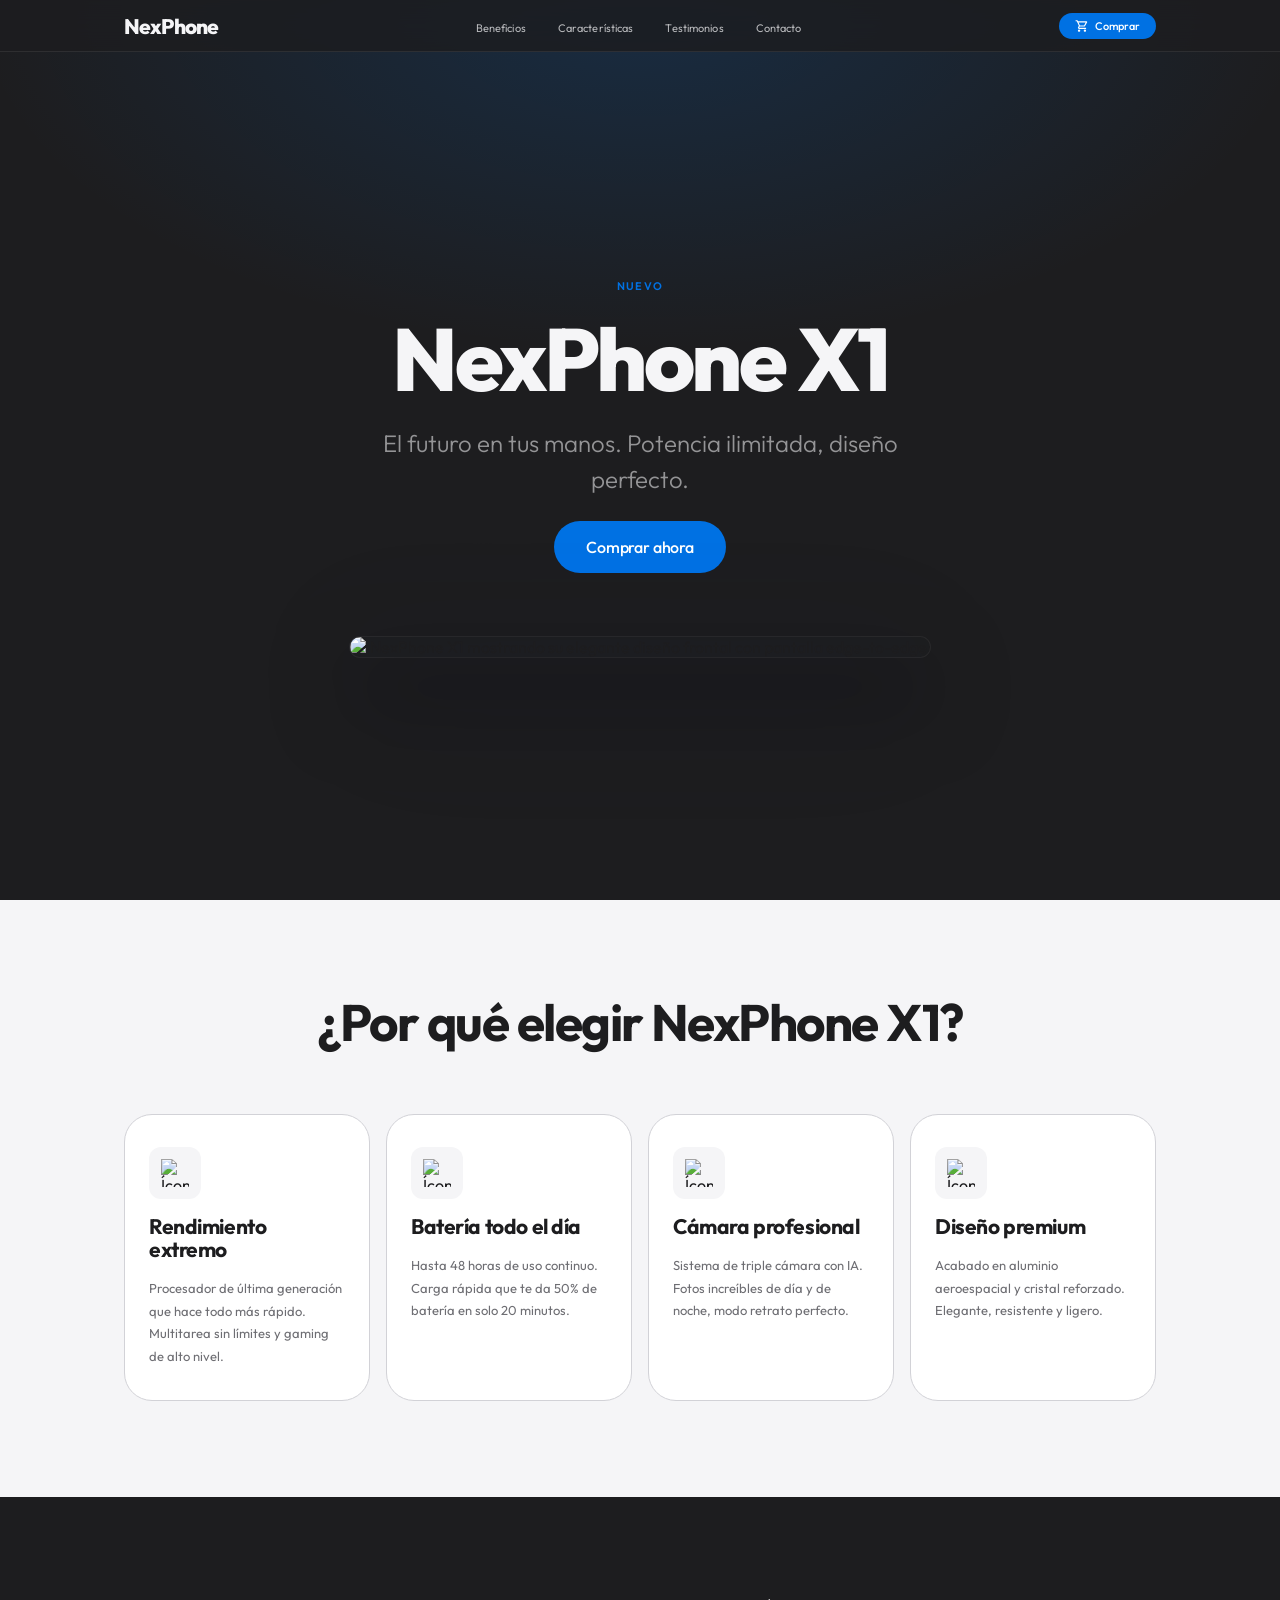
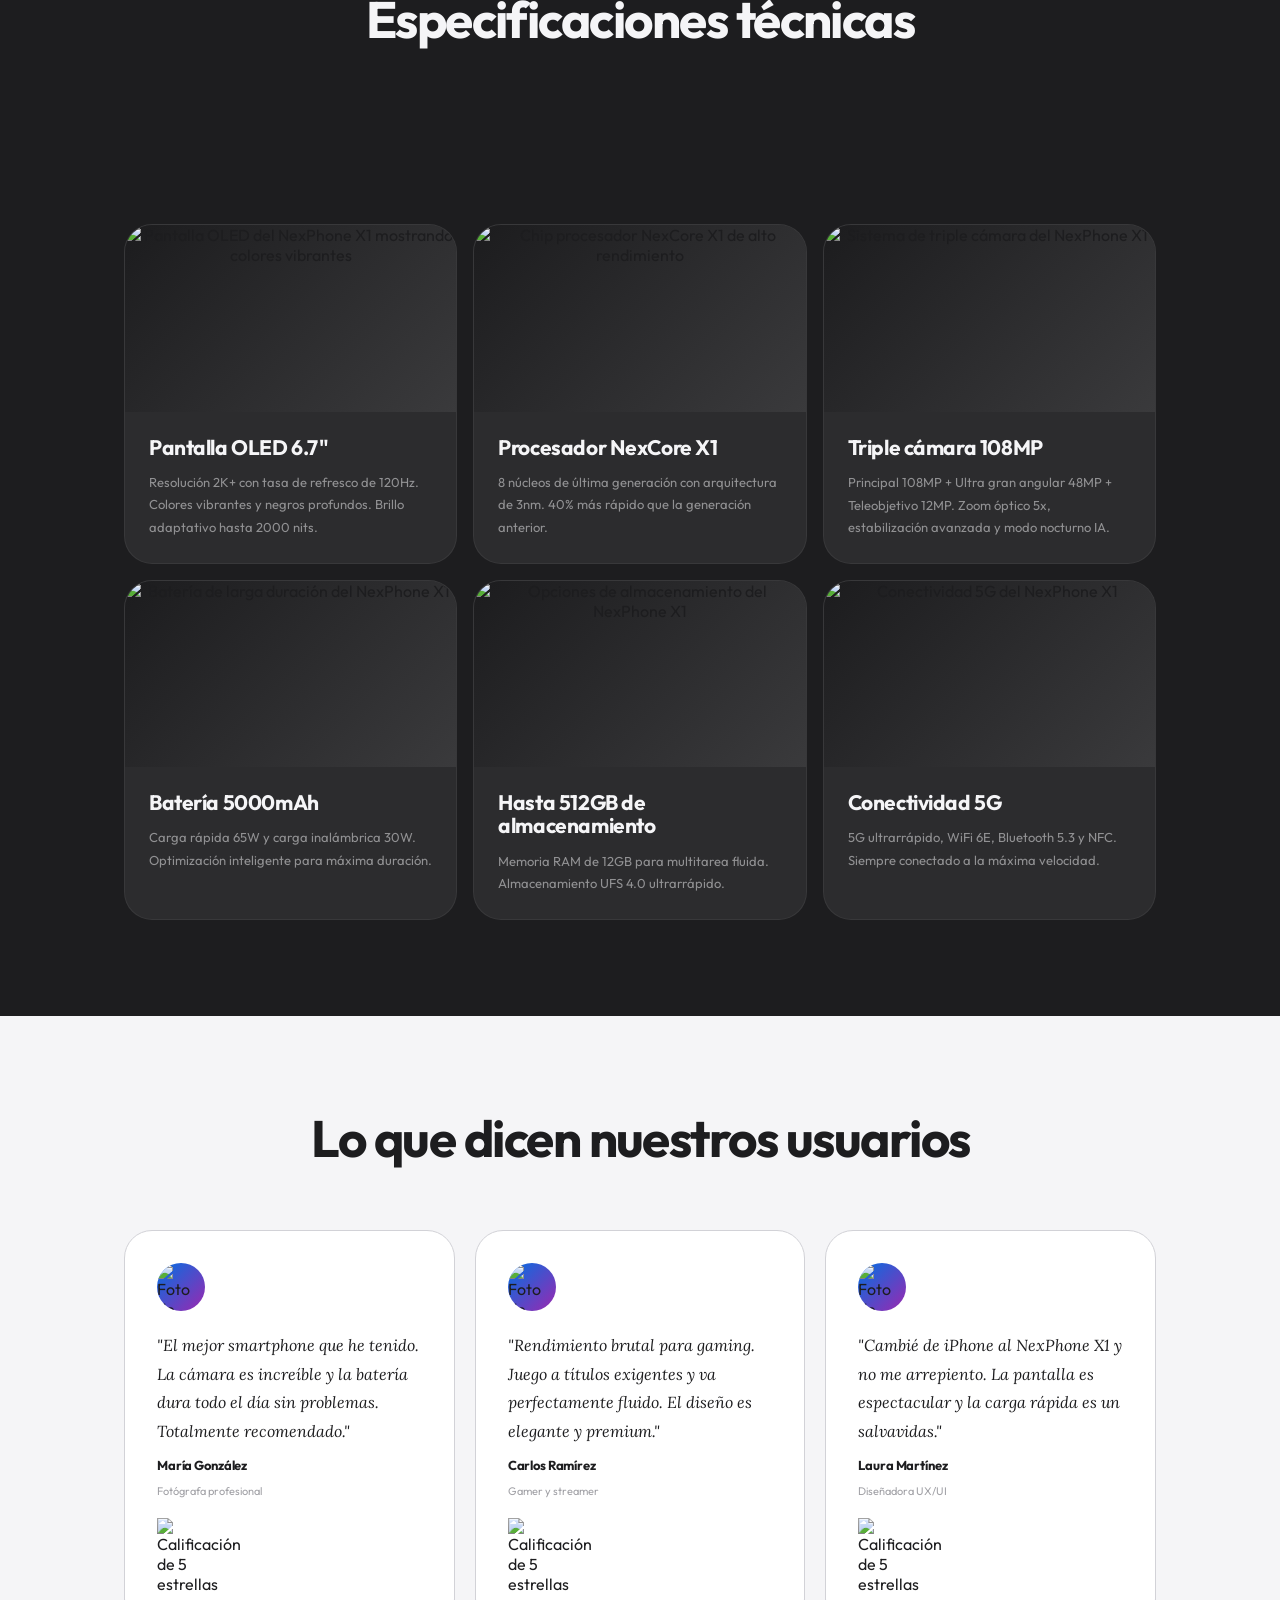
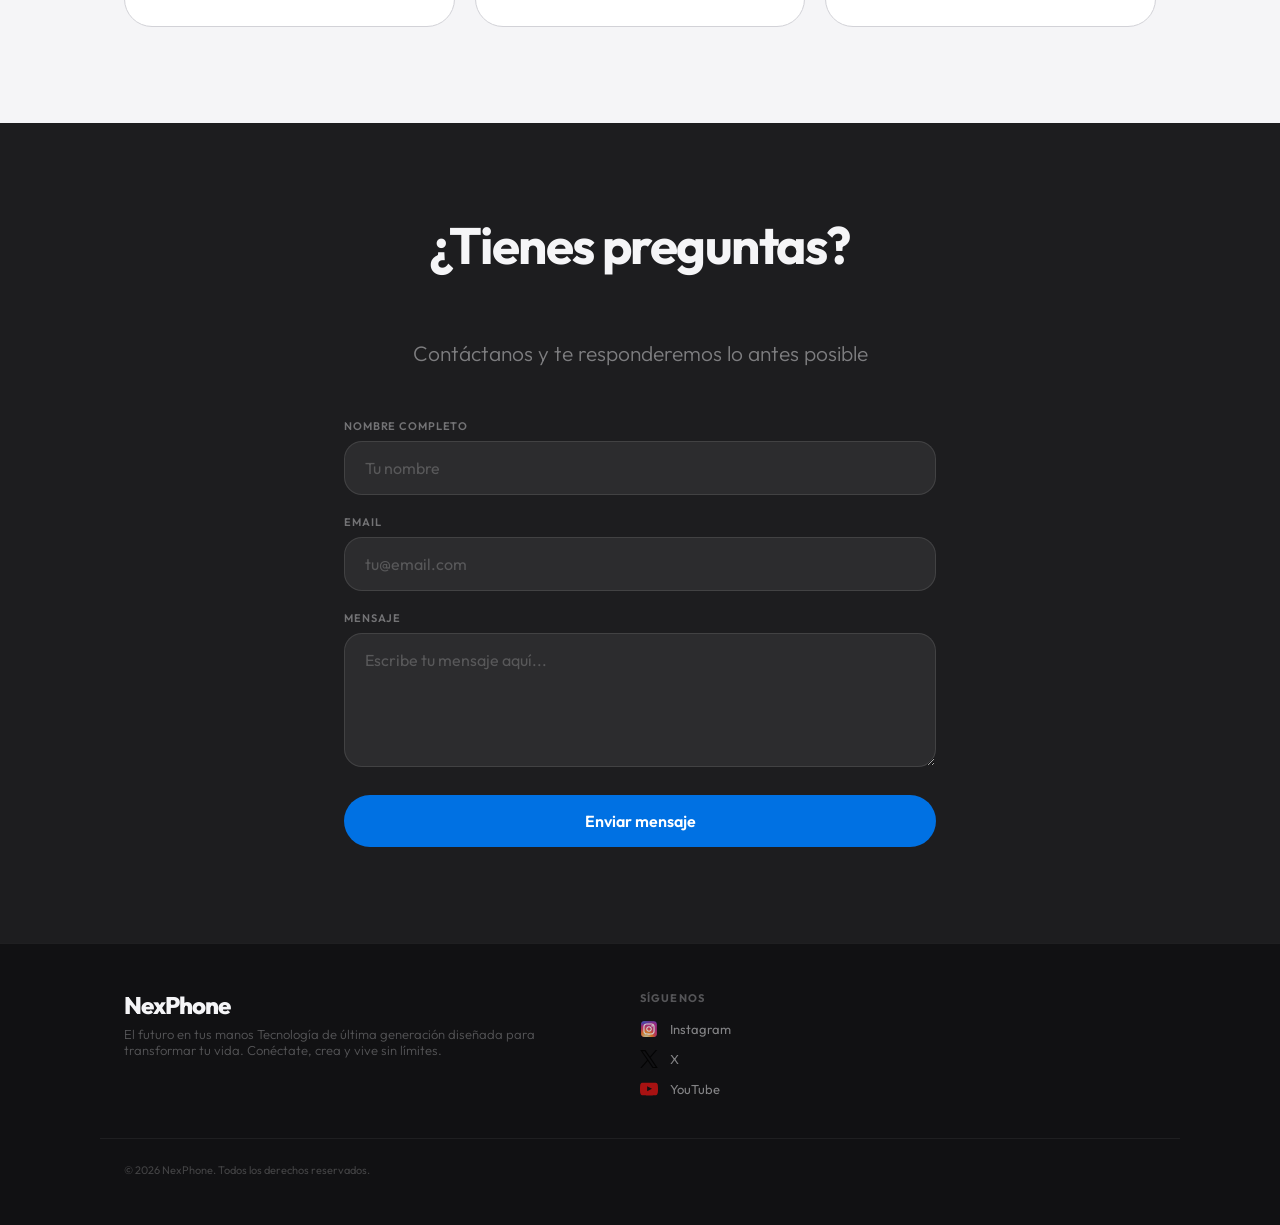
==== commit f8036197: "Feature: Añadiendo los íconos de la app, aunque flatan cambios." ====
--- a/Index.html
+++ b/Index.html
@@ -30,7 +30,10 @@
                 
                 <!-- Botón de compra en navegación -->
                 <div class="nav-cta">
-                    <a href="#buy" class="btn-buy-nav">Comprar</a>
+                    <a href="#buy" class="btn-buy-nav">
+                        <img src="public/icons/shop.svg" alt="" class="btn-icon">
+                        Comprar
+                    </a>
                 </div>
             </div>
         </nav>
@@ -357,18 +360,8 @@
             <!-- Información de la marca -->
             <div class="footer-brand">
                 <h3 class="footer-logo">NexPhone</h3>
-                <p class="footer-tagline">El futuro en tus manos</p>
-            </div>
-            
-            <!-- Enlaces de navegación del footer -->
-            <div class="footer-links">
-                <h4 class="footer-heading">Enlaces rápidos</h4>
-                <ul class="footer-menu">
-                    <li class="footer-item"><a href="#benefits" class="footer-link">Beneficios</a></li>
-                    <li class="footer-item"><a href="#features" class="footer-link">Características</a></li>
-                    <li class="footer-item"><a href="#testimonials" class="footer-link">Testimonios</a></li>
-                    <li class="footer-item"><a href="#contact" class="footer-link">Contacto</a></li>
-                </ul>
+                <p class="footer-tagline">El futuro en tus manos
+                                        Tecnología de última generación diseñada para transformar tu vida. Conéctate, crea y vive sin límites.</p>
             </div>
             
             <!-- Redes sociales -->
@@ -377,19 +370,19 @@
                 <ul class="social-links">
                     <li class="social-item">
                         <a href="https://instagram.com/nexphone" class="social-link" target="_blank" rel="noopener noreferrer">
-                            <img src="assets/images/icon-instagram.svg" alt="Síguenos en Instagram">
+                            <img src="public/icons/instagram.svg" alt="Síguenos en Instagram">
                             Instagram
                         </a>
                     </li>
                     <li class="social-item">
                         <a href="https://twitter.com/nexphone" class="social-link" target="_blank" rel="noopener noreferrer">
-                            <img src="assets/images/icon-twitter.svg" alt="Síguenos en Twitter">
-                            Twitter
+                            <img src="public/icons/twitter.svg" alt="Síguenos en Twitter">
+                            X
                         </a>
                     </li>
                     <li class="social-item">
                         <a href="https://youtube.com/nexphone" class="social-link" target="_blank" rel="noopener noreferrer">
-                            <img src="assets/images/icon-youtube.svg" alt="Suscríbete a nuestro canal de YouTube">
+                            <img src="public/icons/youtube.svg" alt="Suscríbete a nuestro canal de YouTube">
                             YouTube
                         </a>
                     </li>
@@ -407,8 +400,8 @@
         
     </footer>
 
-    <!-- Enlace a archivo JavaScript (manejado por otro developer) -->
-    <script src="js/app.js"></script>
+    <!-- Enlace a archivo JavaScript -->
+    <script src="script.js"></script>
     
 </body>
 </html>
--- a/styles.css
+++ b/styles.css
@@ -218,10 +218,20 @@
   color: var(--c-white);
   font-size: var(--t-xs);
   padding: 6px var(--s-4);
+  display: inline-flex;
+  align-items: center;
+  gap: 6px;
 }
 
 .btn-buy-nav:hover {
   background-color: var(--c-accent-h);
+}
+
+.btn-buy-nav .btn-icon {
+  width: 14px;
+  height: 14px;
+  object-fit: contain;
+  filter: brightness(0) invert(1);
 }
 
 /* Botón submit formulario */
@@ -272,9 +282,16 @@
   align-items: center;
   justify-content: space-between;
   gap: var(--s-8);
+  position: relative;
 }
 
 /* Logo */
+.nav-logo {
+  position: absolute;
+  left: 50%;
+  transform: translateX(-50%);
+}
+
 .nav-logo a {
   font-size: var(--t-lg);
   font-weight: 800;
@@ -311,6 +328,8 @@
   cursor: pointer;
   background: none;
   border: none;
+  position: relative;
+  z-index: 101;
 }
 
 .nav-toggle span {
@@ -329,6 +348,11 @@
 }
 .nav-toggle.active span:nth-child(3) {
   transform: translateY(-6px) rotate(-45deg);
+}
+
+/* Ocultar botón de compra en nav en móvil */
+.nav-cta {
+  display: none;
 }
 
 /* Menú móvil desplegable (JS lo muestra) */
@@ -363,6 +387,59 @@
   letter-spacing: -0.02em;
 }
 
+/* Botón flotante de compra (móvil) */
+.floating-buy-btn {
+  position: fixed;
+  bottom: var(--s-6);
+  right: var(--s-6);
+  z-index: 100;
+  background-color: var(--c-accent);
+  color: var(--c-white);
+  width: 64px;
+  height: 64px;
+  border-radius: var(--r-full);
+  display: flex;
+  flex-direction: column;
+  align-items: center;
+  justify-content: center;
+  gap: 4px;
+  box-shadow: 0 8px 24px rgba(0,113,227,0.4);
+  transition: transform var(--tr-fast), box-shadow var(--tr-fast);
+  text-decoration: none;
+  border: none;
+  cursor: pointer;
+}
+
+.floating-buy-btn:hover {
+  transform: scale(1.05);
+  box-shadow: 0 12px 32px rgba(0,113,227,0.5);
+}
+
+.floating-buy-btn:active {
+  transform: scale(0.95);
+}
+
+.floating-buy-btn .icon {
+  width: 28px;
+  height: 28px;
+  display: flex;
+  align-items: center;
+  justify-content: center;
+}
+
+.floating-buy-btn .icon img {
+  width: 100%;
+  height: 100%;
+  object-fit: contain;
+  filter: brightness(0) invert(1);
+}
+
+.floating-buy-btn .text {
+  font-size: var(--t-xs);
+  font-weight: 600;
+  letter-spacing: 0.02em;
+}
+
 /* ────────────────────────────────────────────────────────────
    9. HERO
       Clases: .hero-section, .hero-container, .hero-title,
@@ -904,8 +981,7 @@
   width: 18px;
   height: 18px;
   object-fit: contain;
-  opacity: 0.5;
-  filter: invert(1);
+  opacity: 0.8;
   transition: opacity var(--tr-fast);
 }
 
@@ -952,6 +1028,19 @@
 @media (min-width: 768px) {
   /* Mostrar menú nav y ocultar hamburger */
   .nav-menu { display: flex; }
+  .nav-toggle { display: none !important; }
+  
+  /* Mostrar botón de compra en nav */
+  .nav-cta { display: block; }
+  
+  /* Ocultar botón flotante en escritorio */
+  .floating-buy-btn { display: none; }
+  
+  /* Logo vuelve a su posición normal */
+  .nav-logo {
+    position: static;
+    transform: none;
+  }
 
   /* Footer en columnas */
   .footer-container {
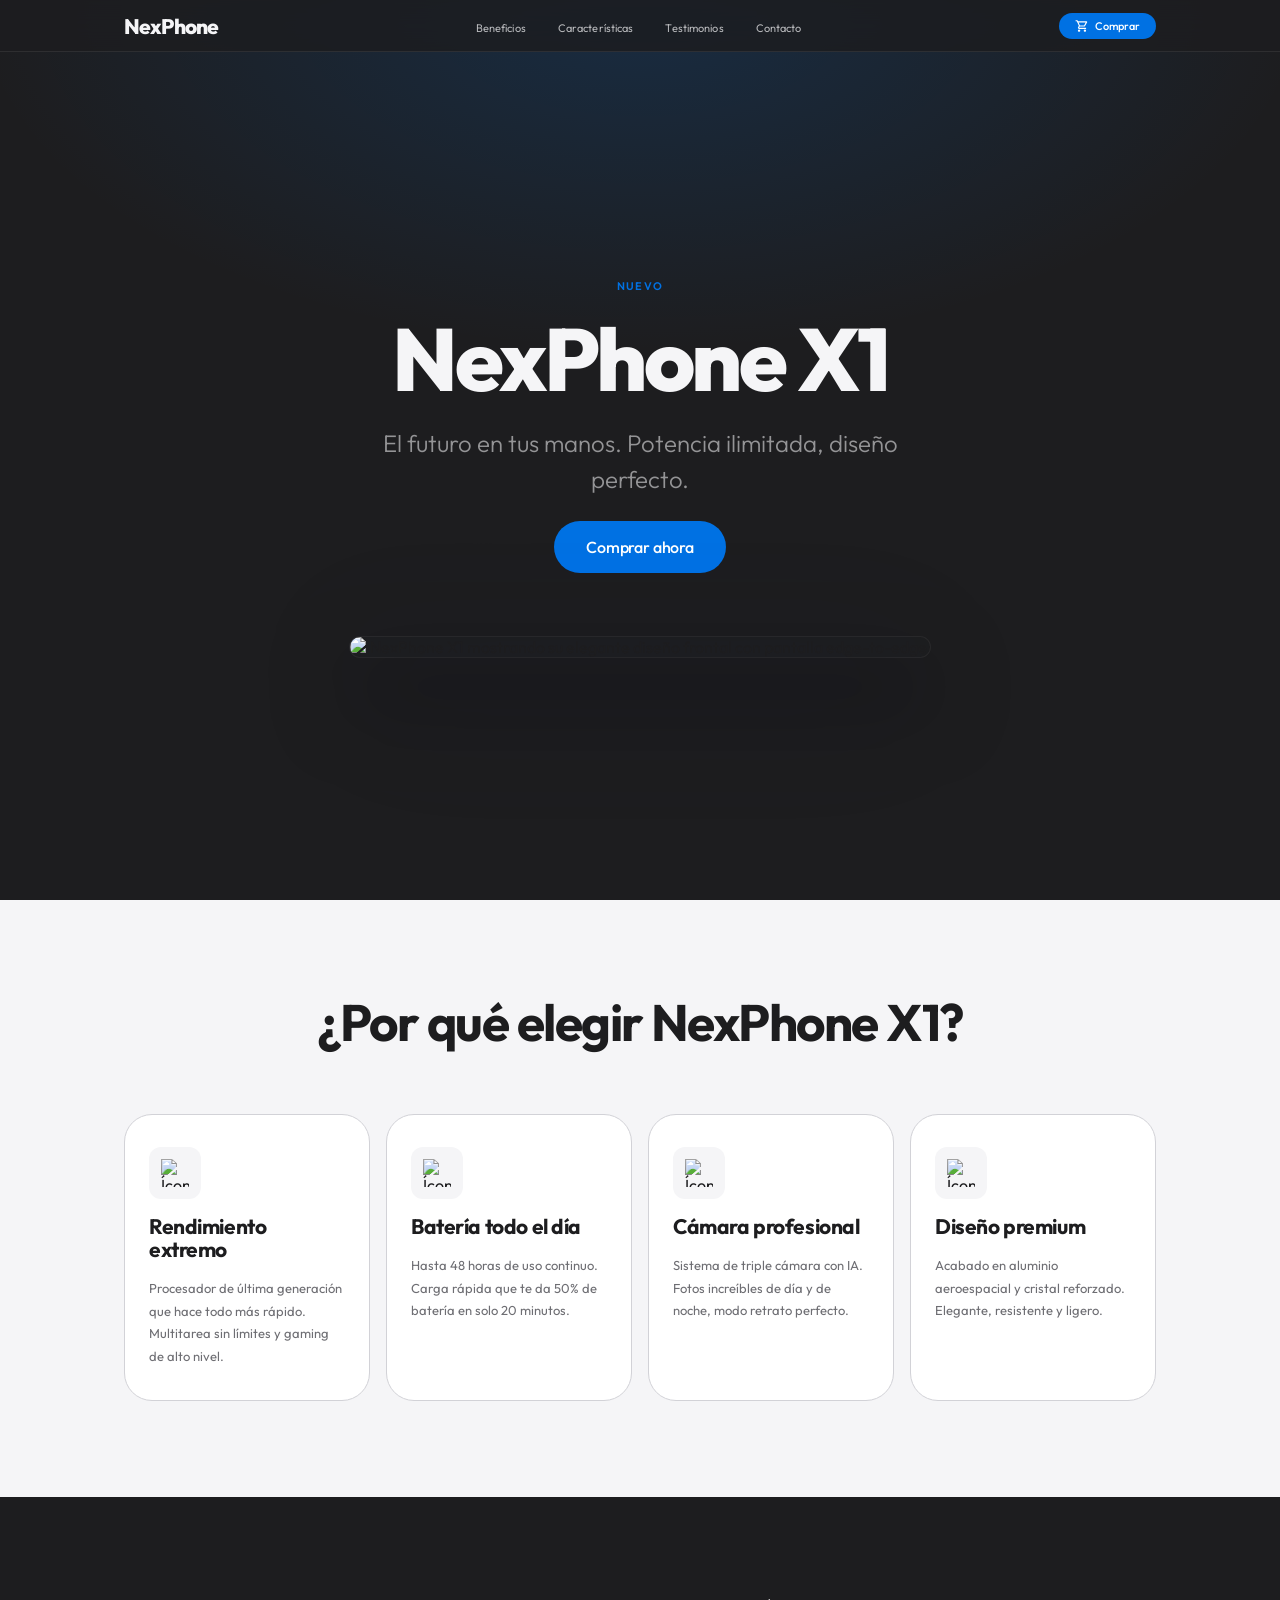
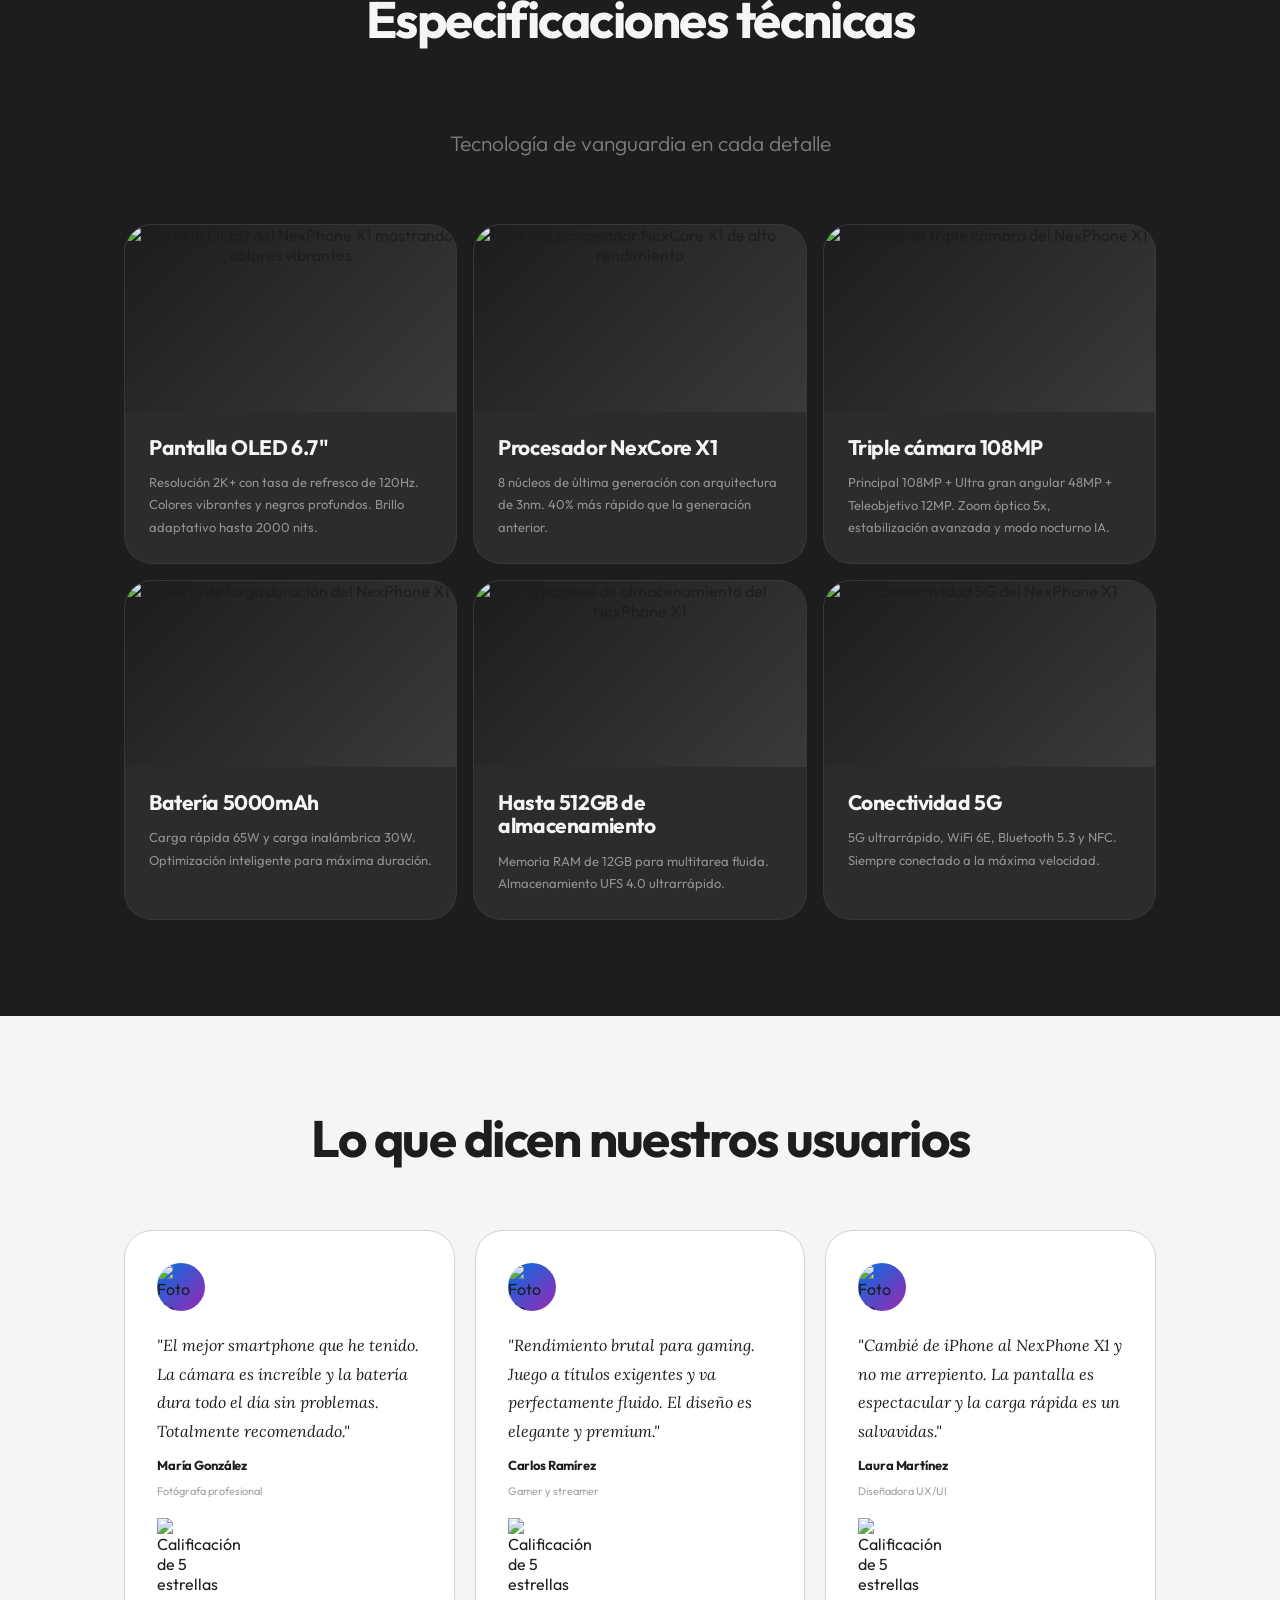
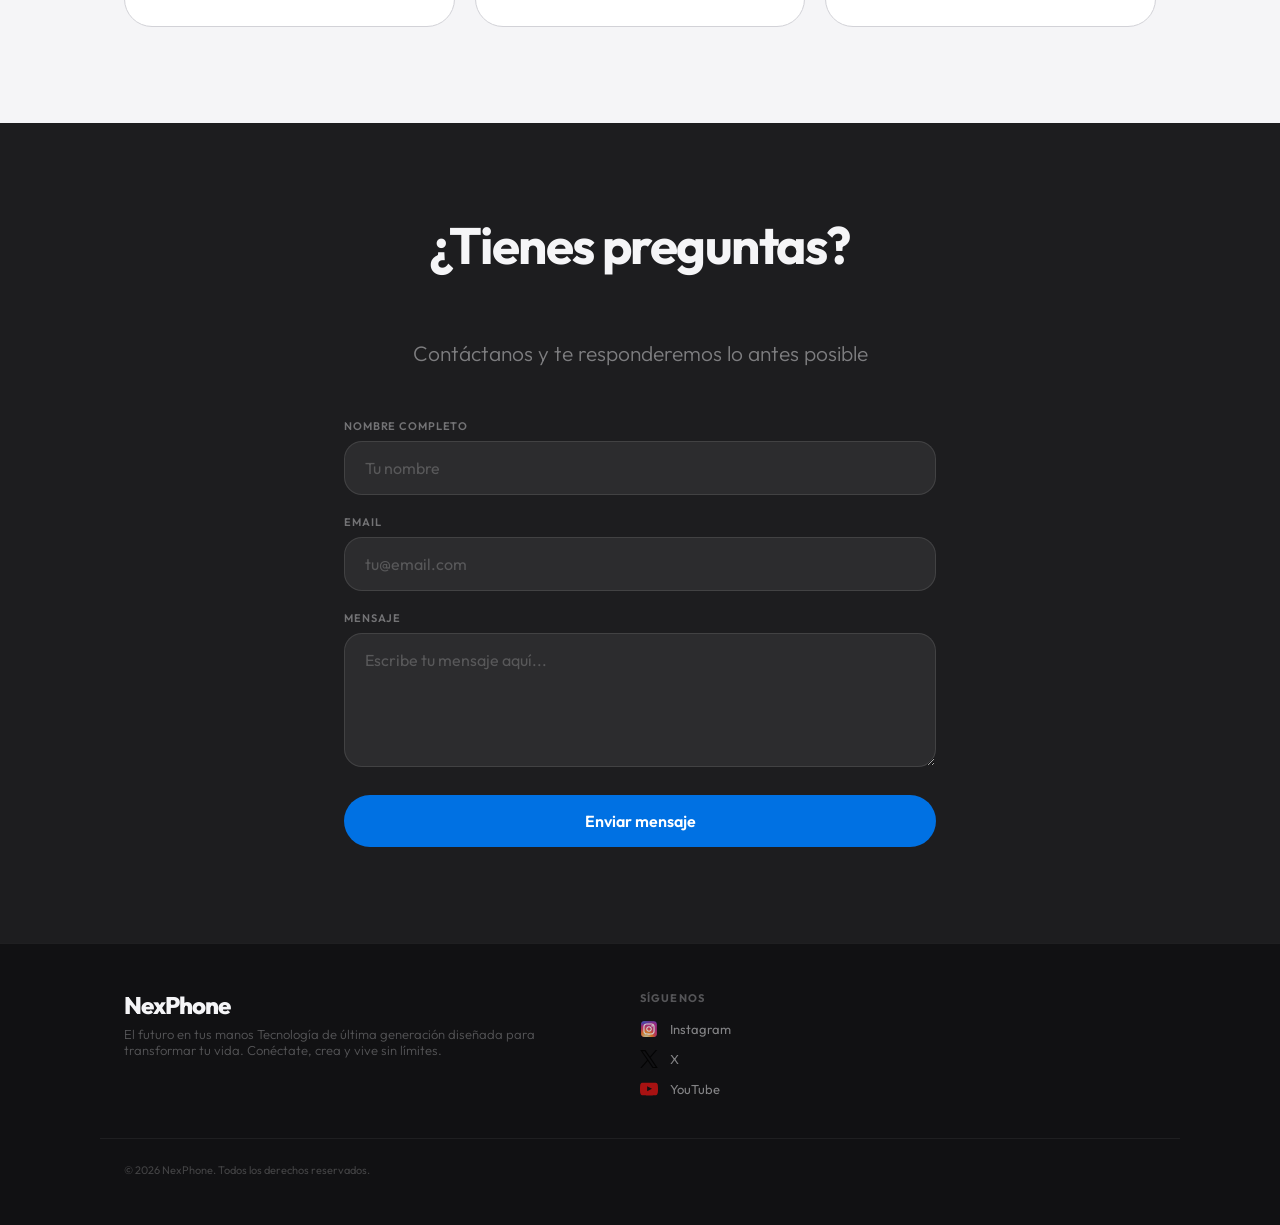
==== commit bcd8896d: "feat: new hv,new folders css/js" ====
--- a/Index.html
+++ b/Index.html
@@ -7,7 +7,7 @@
     <title>NexPhone X1 - El futuro en tus manos</title>
     
     <!-- Enlace a hoja de estilos principal -->
-    <link rel="stylesheet" href="styles.css">
+    <link rel="stylesheet" href="css/styles.css">
 </head>
 <body>
     
@@ -401,7 +401,7 @@
     </footer>
 
     <!-- Enlace a archivo JavaScript -->
-    <script src="script.js"></script>
+    <script src="script/script.js"></script>
     
 </body>
 </html>
--- a/css/styles.css
+++ b/css/styles.css
@@ -0,0 +1,1099 @@
+@import url('https://fonts.googleapis.com/css2?family=Outfit:wght@300;400;500;600;700;800&family=Lora:ital,wght@0,400;1,400&display=swap');
+
+/* ────────────────────────────────────────────────────────────
+   2. DESIGN TOKENS
+   ──────────────────────────────────────────────────────────── */
+:root {
+  /* Colores — Paleta Apple-like */
+  --c-white:      #ffffff;
+  --c-bg:         #f5f5f7;        /* gris muy suave, firma de Apple */
+  --c-bg-dark:    #1d1d1f;        /* negro Apple */
+  --c-bg-mid:     #fbfbfd;
+  --c-surface:    #ffffff;
+  --c-border:     #d2d2d7;
+  --c-accent:     #0071e3;        /* azul Apple */
+  --c-accent-h:   #0077ed;
+  --c-text:       #1d1d1f;
+  --c-text-mid:   #6e6e73;
+  --c-text-light: #a1a1a6;
+  --c-on-dark:    #f5f5f7;
+
+  /* Tipografía */
+  --font-sans:    'Outfit', -apple-system, BlinkMacSystemFont, sans-serif;
+  --font-serif:   'Lora', Georgia, serif;
+
+  /* Escala de tipo */
+  --t-xs:   0.6875rem;
+  --t-sm:   0.8125rem;
+  --t-base: 1rem;
+  --t-md:   1.125rem;
+  --t-lg:   1.3125rem;
+  --t-xl:   1.5rem;
+  --t-2xl:  2rem;
+  --t-3xl:  2.5rem;
+  --t-4xl:  3.5rem;
+  --t-5xl:  4.5rem;
+  --t-6xl:  5.5rem;
+
+  /* Espaciado */
+  --s-2:   0.5rem;
+  --s-3:   0.75rem;
+  --s-4:   1rem;
+  --s-5:   1.25rem;
+  --s-6:   1.5rem;
+  --s-8:   2rem;
+  --s-10:  2.5rem;
+  --s-12:  3rem;
+  --s-16:  4rem;
+  --s-20:  5rem;
+  --s-24:  6rem;
+  --s-32:  8rem;
+
+  /* Bordes */
+  --r-sm:   6px;
+  --r-md:   12px;
+  --r-lg:   18px;
+  --r-xl:   28px;
+  --r-full: 9999px;
+
+  /* Sombras */
+  --sh-sm:  0 2px 8px rgba(0,0,0,.06);
+  --sh-md:  0 4px 20px rgba(0,0,0,.08);
+  --sh-lg:  0 12px 48px rgba(0,0,0,.10);
+  --sh-xl:  0 20px 60px rgba(0,0,0,.13);
+
+  /* Transiciones */
+  --tr-fast:   200ms ease;
+  --tr-normal: 400ms cubic-bezier(0.25, 0.46, 0.45, 0.94);
+  --tr-slow:   700ms cubic-bezier(0.22, 1, 0.36, 1);
+
+  /* Layout */
+  --max-w:  1080px;
+  --nav-h:  52px;
+}
+
+/* ────────────────────────────────────────────────────────────
+   3. RESET BASE
+   ──────────────────────────────────────────────────────────── */
+*, *::before, *::after {
+  box-sizing: border-box;
+  margin: 0;
+  padding: 0;
+}
+
+html {
+  scroll-behavior: smooth;
+  font-size: 16px;
+}
+
+body {
+  font-family: var(--font-sans);
+  font-size: var(--t-base);
+  color: var(--c-text);
+  background-color: var(--c-bg-mid);
+  -webkit-font-smoothing: antialiased;
+  -moz-osx-font-smoothing: grayscale;
+  overflow-x: hidden;
+}
+
+img {
+  display: block;
+  max-width: 100%;
+  height: auto;
+}
+
+a {
+  text-decoration: none;
+  color: inherit;
+}
+
+ul { list-style: none; }
+
+button, input, textarea {
+  font: inherit;
+  border: none;
+  background: none;
+}
+
+button { cursor: pointer; }
+
+h1, h2, h3, h4 {
+  font-family: var(--font-sans);
+  font-weight: 700;
+  line-height: 1.1;
+  letter-spacing: -0.025em;
+}
+
+/* ────────────────────────────────────────────────────────────
+   4. CONTENEDORES (uno por sección según el HTML)
+   ──────────────────────────────────────────────────────────── */
+.nav-container,
+.hero-container,
+.benefits-container,
+.features-container,
+.testimonials-container,
+.contact-container,
+.footer-container {
+  width: 100%;
+  max-width: var(--max-w);
+  margin-inline: auto;
+  padding-inline: var(--s-6);
+}
+
+/* ────────────────────────────────────────────────────────────
+   5. TIPOGRAFÍA COMPARTIDA
+   ──────────────────────────────────────────────────────────── */
+.section-title {
+  font-size: clamp(var(--t-2xl), 4vw, var(--t-4xl));
+  font-weight: 700;
+  letter-spacing: -0.03em;
+  line-height: 1.05;
+  color: var(--c-text);
+}
+
+.section-subtitle {
+  font-size: clamp(var(--t-md), 2vw, var(--t-lg));
+  color: var(--c-text-mid);
+  font-weight: 300;
+  line-height: 1.6;
+  margin-top: var(--s-4);
+  max-width: 52ch;
+}
+
+/* ────────────────────────────────────────────────────────────
+   6. ANIMACIONES DE ENTRADA (activadas por JS)
+   ──────────────────────────────────────────────────────────── */
+.fade-in {
+  opacity: 0;
+  transform: translateY(24px);
+  transition: opacity 0.8s cubic-bezier(0.22, 1, 0.36, 1),
+              transform 0.8s cubic-bezier(0.22, 1, 0.36, 1);
+}
+
+.fade-in.visible {
+  opacity: 1;
+  transform: none;
+}
+
+/* ────────────────────────────────────────────────────────────
+   7. BOTONES
+   ──────────────────────────────────────────────────────────── */
+.btn-primary,
+.btn-buy-nav,
+.btn-submit {
+  display: inline-flex;
+  align-items: center;
+  justify-content: center;
+  border-radius: var(--r-full);
+  font-family: var(--font-sans);
+  font-weight: 500;
+  white-space: nowrap;
+  transition: background-color var(--tr-fast),
+              box-shadow var(--tr-fast),
+              transform var(--tr-fast);
+  outline: none;
+  cursor: pointer;
+}
+
+/* Botón hero CTA */
+.btn-primary {
+  background-color: var(--c-accent);
+  color: var(--c-white);
+  font-size: var(--t-base);
+  padding: var(--s-4) var(--s-8);
+  letter-spacing: -0.01em;
+}
+
+.btn-primary:hover {
+  background-color: var(--c-accent-h);
+  box-shadow: 0 4px 20px rgba(0,113,227,0.35);
+  transform: translateY(-1px);
+}
+
+.btn-primary:active { transform: scale(0.97); }
+
+/* Botón nav */
+.btn-buy-nav {
+  background-color: var(--c-accent);
+  color: var(--c-white);
+  font-size: var(--t-xs);
+  padding: 6px var(--s-4);
+  display: inline-flex;
+  align-items: center;
+  gap: 6px;
+}
+
+.btn-buy-nav:hover {
+  background-color: var(--c-accent-h);
+}
+
+.btn-buy-nav .btn-icon {
+  width: 14px;
+  height: 14px;
+  object-fit: contain;
+  filter: brightness(0) invert(1);
+}
+
+/* Botón submit formulario */
+.btn-submit {
+  background-color: var(--c-accent);
+  color: var(--c-white);
+  font-size: var(--t-base);
+  font-weight: 600;
+  padding: var(--s-4) var(--s-10);
+  width: 100%;
+}
+
+.btn-submit:hover {
+  background-color: var(--c-accent-h);
+  box-shadow: 0 4px 20px rgba(0,113,227,0.3);
+  transform: translateY(-1px);
+}
+
+.btn-submit:active { transform: scale(0.98); }
+
+/* ────────────────────────────────────────────────────────────
+   8. HEADER / NAVEGACIÓN
+      Clases: .main-header, .main-nav, .nav-container,
+              .nav-logo, .nav-menu, .nav-item, .nav-link, .nav-cta
+   ──────────────────────────────────────────────────────────── */
+.main-header {
+  position: fixed;
+  top: 0;
+  left: 0;
+  right: 0;
+  z-index: 100;
+  height: var(--nav-h);
+}
+
+.main-nav {
+  height: 100%;
+  background-color: rgba(29,29,31,0.88);
+  backdrop-filter: saturate(180%) blur(20px);
+  -webkit-backdrop-filter: saturate(180%) blur(20px);
+  border-bottom: 1px solid rgba(255,255,255,0.08);
+  transition: background-color var(--tr-normal);
+}
+
+/* nav-container: layout flex */
+.nav-container {
+  height: 100%;
+  display: flex;
+  align-items: center;
+  justify-content: space-between;
+  gap: var(--s-8);
+  position: relative;
+}
+
+/* Logo */
+.nav-logo {
+  position: absolute;
+  left: 50%;
+  transform: translateX(-50%);
+}
+
+.nav-logo a {
+  font-size: var(--t-lg);
+  font-weight: 800;
+  color: var(--c-on-dark);
+  letter-spacing: -0.04em;
+}
+
+/* Menú de links — oculto en móvil */
+.nav-menu {
+  display: none;
+  align-items: center;
+  gap: var(--s-8);
+}
+
+.nav-link {
+  font-size: var(--t-xs);
+  font-weight: 400;
+  color: rgba(245,245,247,0.72);
+  letter-spacing: 0.01em;
+  transition: color var(--tr-fast);
+}
+
+.nav-link:hover { color: var(--c-on-dark); }
+
+/* Hamburger (creado por JS — clases sugeridas) */
+.nav-toggle {
+  display: flex;
+  flex-direction: column;
+  justify-content: center;
+  gap: 5px;
+  width: 32px;
+  height: 32px;
+  padding: 0;
+  cursor: pointer;
+  background: none;
+  border: none;
+  position: relative;
+  z-index: 101;
+}
+
+.nav-toggle span {
+  display: block;
+  height: 1px;
+  background-color: var(--c-on-dark);
+  border-radius: 2px;
+  transition: transform var(--tr-normal), opacity var(--tr-fast);
+}
+
+.nav-toggle.active span:nth-child(1) {
+  transform: translateY(6px) rotate(45deg);
+}
+.nav-toggle.active span:nth-child(2) {
+  opacity: 0;
+}
+.nav-toggle.active span:nth-child(3) {
+  transform: translateY(-6px) rotate(-45deg);
+}
+
+/* Ocultar botón de compra en nav en móvil */
+.nav-cta {
+  display: none;
+}
+
+/* Menú móvil desplegable (JS lo muestra) */
+.nav-mobile-menu {
+  position: fixed;
+  top: var(--nav-h);
+  left: 0;
+  right: 0;
+  background-color: rgba(29,29,31,0.97);
+  backdrop-filter: blur(20px);
+  -webkit-backdrop-filter: blur(20px);
+  padding: var(--s-6);
+  transform: translateY(-110%);
+  opacity: 0;
+  transition: transform var(--tr-slow), opacity var(--tr-normal);
+  z-index: 99;
+  border-bottom: 1px solid rgba(255,255,255,0.06);
+}
+
+.nav-mobile-menu.open {
+  transform: translateY(0);
+  opacity: 1;
+}
+
+.nav-mobile-menu .nav-link {
+  display: block;
+  font-size: var(--t-xl);
+  font-weight: 500;
+  color: var(--c-on-dark);
+  padding-block: var(--s-4);
+  border-bottom: 1px solid rgba(255,255,255,0.06);
+  letter-spacing: -0.02em;
+}
+
+/* Botón flotante de compra (móvil) */
+.floating-buy-btn {
+  position: fixed;
+  bottom: var(--s-6);
+  right: var(--s-6);
+  z-index: 100;
+  background-color: var(--c-accent);
+  color: var(--c-white);
+  width: 64px;
+  height: 64px;
+  border-radius: var(--r-full);
+  display: flex;
+  flex-direction: column;
+  align-items: center;
+  justify-content: center;
+  gap: 4px;
+  box-shadow: 0 8px 24px rgba(0,113,227,0.4);
+  transition: transform var(--tr-fast), box-shadow var(--tr-fast);
+  text-decoration: none;
+  border: none;
+  cursor: pointer;
+}
+
+.floating-buy-btn:hover {
+  transform: scale(1.05);
+  box-shadow: 0 12px 32px rgba(0,113,227,0.5);
+}
+
+.floating-buy-btn:active {
+  transform: scale(0.95);
+}
+
+.floating-buy-btn .icon {
+  width: 28px;
+  height: 28px;
+  display: flex;
+  align-items: center;
+  justify-content: center;
+}
+
+.floating-buy-btn .icon img {
+  width: 100%;
+  height: 100%;
+  object-fit: contain;
+  filter: brightness(0) invert(1);
+}
+
+.floating-buy-btn .text {
+  font-size: var(--t-xs);
+  font-weight: 600;
+  letter-spacing: 0.02em;
+}
+
+/* ────────────────────────────────────────────────────────────
+   9. HERO
+      Clases: .hero-section, .hero-container, .hero-title,
+              .hero-subtitle, .hero-cta, .hero-image
+   ──────────────────────────────────────────────────────────── */
+.hero-section {
+  min-height: 100svh;
+  background-color: var(--c-bg-dark);
+  display: flex;
+  align-items: center;
+  padding-top: calc(var(--nav-h) + var(--s-12));
+  padding-bottom: var(--s-16);
+  text-align: center;
+  position: relative;
+  overflow: hidden;
+}
+
+/* Resplandor de fondo */
+.hero-section::before {
+  content: '';
+  position: absolute;
+  inset: 0;
+  background: radial-gradient(ellipse 80% 60% at 50% 0%,
+    rgba(0,113,227,0.18) 0%,
+    transparent 65%);
+  pointer-events: none;
+}
+
+.hero-container {
+  position: relative;
+  z-index: 1;
+  display: flex;
+  flex-direction: column;
+  align-items: center;
+  gap: var(--s-6);
+}
+
+/* Badge «Nuevo» encima del título */
+.hero-container::before {
+  content: 'Nuevo';
+  display: inline-block;
+  font-size: var(--t-xs);
+  font-weight: 600;
+  letter-spacing: 0.12em;
+  text-transform: uppercase;
+  color: var(--c-accent);
+}
+
+.hero-title {
+  font-size: clamp(var(--t-4xl), 10vw, var(--t-6xl));
+  font-weight: 800;
+  color: var(--c-on-dark);
+  letter-spacing: -0.04em;
+  line-height: 0.95;
+}
+
+.hero-subtitle {
+  font-size: clamp(var(--t-md), 2.5vw, var(--t-xl));
+  color: rgba(245,245,247,0.55);
+  font-weight: 300;
+  max-width: 38ch;
+  line-height: 1.5;
+}
+
+.hero-cta {
+  display: flex;
+  gap: var(--s-4);
+  flex-wrap: wrap;
+  justify-content: center;
+}
+
+.hero-image {
+  margin-top: var(--s-10);
+  width: 100%;
+  max-width: 480px;
+}
+
+.hero-image img {
+  width: 100%;
+  border-radius: var(--r-xl);
+  box-shadow: 0 40px 80px rgba(0,0,0,.5),
+              0 0 0 1px rgba(255,255,255,0.06);
+  filter: drop-shadow(0 0 60px rgba(0,113,227,0.18));
+}
+
+/* ────────────────────────────────────────────────────────────
+   10. BENEFICIOS
+       Clases: .benefits-section, .benefits-container,
+               .benefits-grid, .benefit-card, .benefit-icon,
+               .benefit-title, .benefit-description
+   ──────────────────────────────────────────────────────────── */
+.benefits-section {
+  background-color: var(--c-bg);
+  padding-block: var(--s-24);
+}
+
+.benefits-container {
+  display: flex;
+  flex-direction: column;
+  align-items: center;
+  text-align: center;
+  gap: var(--s-16);
+}
+
+.benefits-container > .section-title {
+  max-width: 20ch;
+}
+
+.benefits-grid {
+  display: grid;
+  grid-template-columns: 1fr;
+  gap: var(--s-4);
+  width: 100%;
+}
+
+.benefit-card {
+  background-color: var(--c-surface);
+  border-radius: var(--r-xl);
+  padding: var(--s-8) var(--s-6);
+  text-align: left;
+  display: flex;
+  flex-direction: column;
+  gap: var(--s-4);
+  border: 1px solid var(--c-border);
+  transition: box-shadow var(--tr-normal), transform var(--tr-normal);
+}
+
+.benefit-card:hover {
+  box-shadow: var(--sh-lg);
+  transform: translateY(-4px);
+}
+
+.benefit-icon {
+  width: 52px;
+  height: 52px;
+  background-color: var(--c-bg);
+  border-radius: var(--r-md);
+  display: flex;
+  align-items: center;
+  justify-content: center;
+  overflow: hidden;
+  transition: background-color var(--tr-fast);
+}
+
+.benefit-card:hover .benefit-icon {
+  background-color: var(--c-accent);
+}
+
+.benefit-icon img {
+  width: 28px;
+  height: 28px;
+  object-fit: contain;
+}
+
+.benefit-title {
+  font-size: var(--t-lg);
+  font-weight: 700;
+  color: var(--c-text);
+  letter-spacing: -0.02em;
+}
+
+.benefit-description {
+  font-size: var(--t-sm);
+  color: var(--c-text-mid);
+  line-height: 1.75;
+}
+
+/* ────────────────────────────────────────────────────────────
+   11. CARACTERÍSTICAS
+       Clases: .features-section, .features-container,
+               .features-grid, .feature-item, .feature-image,
+               .feature-content, .feature-title, .feature-description
+   ──────────────────────────────────────────────────────────── */
+.features-section {
+  background-color: var(--c-bg-dark);
+  padding-block: var(--s-24);
+}
+
+.features-container {
+  display: flex;
+  flex-direction: column;
+  align-items: center;
+  text-align: center;
+  gap: var(--s-16);
+}
+
+.features-container .section-title {
+  color: var(--c-on-dark);
+}
+
+.features-container .section-subtitle {
+  color: rgba(245,245,247,0.45);
+}
+
+.features-grid {
+  display: grid;
+  grid-template-columns: 1fr;
+  gap: var(--s-4);
+  width: 100%;
+}
+
+.feature-item {
+  background-color: #2c2c2e;
+  border-radius: var(--r-xl);
+  overflow: hidden;
+  display: flex;
+  flex-direction: column;
+  border: 1px solid rgba(255,255,255,0.06);
+  transition: transform var(--tr-normal), box-shadow var(--tr-normal);
+}
+
+.feature-item:hover {
+  transform: translateY(-4px);
+  box-shadow: 0 20px 48px rgba(0,0,0,.4);
+}
+
+.feature-image {
+  aspect-ratio: 16 / 9;
+  overflow: hidden;
+  background: linear-gradient(135deg, #1c1c1e, #3a3a3c);
+}
+
+.feature-image img {
+  width: 100%;
+  height: 100%;
+  object-fit: cover;
+  transition: transform 0.6s cubic-bezier(0.25, 0.46, 0.45, 0.94);
+}
+
+.feature-item:hover .feature-image img {
+  transform: scale(1.04);
+}
+
+.feature-content {
+  padding: var(--s-6);
+  text-align: left;
+  display: flex;
+  flex-direction: column;
+  gap: var(--s-3);
+  flex: 1;
+}
+
+.feature-title {
+  font-size: var(--t-lg);
+  font-weight: 700;
+  color: var(--c-on-dark);
+  letter-spacing: -0.02em;
+}
+
+.feature-description {
+  font-size: var(--t-sm);
+  color: rgba(245,245,247,0.5);
+  line-height: 1.75;
+}
+
+/* ────────────────────────────────────────────────────────────
+   12. TESTIMONIOS
+       Clases: .testimonials-section, .testimonials-container,
+               .testimonials-grid, .testimonial-card,
+               .testimonial-avatar, .testimonial-content,
+               .testimonial-text, .testimonial-author,
+               .testimonial-role, .testimonial-rating
+   ──────────────────────────────────────────────────────────── */
+.testimonials-section {
+  background-color: var(--c-bg);
+  padding-block: var(--s-24);
+}
+
+.testimonials-container {
+  display: flex;
+  flex-direction: column;
+  align-items: center;
+  text-align: center;
+  gap: var(--s-16);
+}
+
+.testimonials-container > .section-title {
+  max-width: 24ch;
+}
+
+.testimonials-grid {
+  display: grid;
+  grid-template-columns: 1fr;
+  gap: var(--s-5);
+  width: 100%;
+}
+
+.testimonial-card {
+  background-color: var(--c-surface);
+  border-radius: var(--r-xl);
+  padding: var(--s-8);
+  text-align: left;
+  display: flex;
+  flex-direction: column;
+  gap: var(--s-5);
+  border: 1px solid var(--c-border);
+  transition: box-shadow var(--tr-normal), transform var(--tr-normal);
+}
+
+.testimonial-card:hover {
+  box-shadow: var(--sh-md);
+  transform: translateY(-3px);
+}
+
+.testimonial-avatar {
+  width: 48px;
+  height: 48px;
+  border-radius: var(--r-full);
+  overflow: hidden;
+  background: linear-gradient(135deg, var(--c-accent), #9c27b0);
+  flex-shrink: 0;
+}
+
+.testimonial-avatar img {
+  width: 100%;
+  height: 100%;
+  object-fit: cover;
+}
+
+.testimonial-content {
+  display: flex;
+  flex-direction: column;
+  gap: var(--s-3);
+  flex: 1;
+}
+
+.testimonial-text {
+  font-family: var(--font-serif);
+  font-size: var(--t-base);
+  color: var(--c-text);
+  line-height: 1.8;
+  font-style: italic;
+}
+
+.testimonial-author {
+  font-size: var(--t-sm);
+  font-weight: 700;
+  color: var(--c-text);
+  letter-spacing: -0.01em;
+}
+
+.testimonial-role {
+  font-size: var(--t-xs);
+  color: var(--c-text-light);
+}
+
+.testimonial-rating img {
+  width: 88px;
+  height: auto;
+}
+
+/* ────────────────────────────────────────────────────────────
+   13. CONTACTO
+       Clases: .contact-section, .contact-container,
+               .contact-form, .form-group, .form-label,
+               .form-input, .form-textarea, .form-submit
+   ──────────────────────────────────────────────────────────── */
+.contact-section {
+  background-color: var(--c-bg-dark);
+  padding-block: var(--s-24);
+}
+
+.contact-container {
+  display: flex;
+  flex-direction: column;
+  align-items: center;
+  text-align: center;
+  gap: var(--s-12);
+  max-width: 640px;
+}
+
+.contact-container .section-title {
+  color: var(--c-on-dark);
+}
+
+.contact-container .section-subtitle {
+  color: rgba(245,245,247,0.45);
+}
+
+.contact-form {
+  width: 100%;
+  display: flex;
+  flex-direction: column;
+  gap: var(--s-5);
+  text-align: left;
+}
+
+.form-group {
+  display: flex;
+  flex-direction: column;
+  gap: var(--s-2);
+}
+
+.form-label {
+  font-size: var(--t-xs);
+  font-weight: 600;
+  letter-spacing: 0.08em;
+  text-transform: uppercase;
+  color: rgba(245,245,247,0.4);
+}
+
+.form-input,
+.form-textarea {
+  width: 100%;
+  padding: var(--s-4) var(--s-5);
+  background-color: rgba(255,255,255,0.07);
+  border: 1px solid rgba(255,255,255,0.1);
+  border-radius: var(--r-lg);
+  color: var(--c-on-dark);
+  font-size: var(--t-base);
+  outline: none;
+  transition: border-color var(--tr-fast),
+              background-color var(--tr-fast),
+              box-shadow var(--tr-fast);
+  -webkit-appearance: none;
+}
+
+.form-input::placeholder,
+.form-textarea::placeholder {
+  color: rgba(245,245,247,0.22);
+}
+
+.form-input:focus,
+.form-textarea:focus {
+  border-color: var(--c-accent);
+  background-color: rgba(255,255,255,0.1);
+  box-shadow: 0 0 0 3px rgba(0,113,227,0.25);
+}
+
+/* Estados de validación para el JS */
+.form-input.is-error,
+.form-textarea.is-error {
+  border-color: #ff3b30;
+  box-shadow: 0 0 0 3px rgba(255,59,48,0.2);
+}
+
+.form-input.is-success,
+.form-textarea.is-success {
+  border-color: #34c759;
+  box-shadow: 0 0 0 3px rgba(52,199,89,0.2);
+}
+
+/* Mensaje de feedback generado por JS */
+.form-feedback {
+  font-size: var(--t-xs);
+  margin-top: var(--s-2);
+  display: none;
+}
+
+.form-feedback.error  { display: block; color: #ff3b30; }
+.form-feedback.success { display: block; color: #34c759; }
+
+.form-textarea {
+  resize: vertical;
+  min-height: 130px;
+}
+
+.form-submit { margin-top: var(--s-2); }
+
+/* ────────────────────────────────────────────────────────────
+   14. FOOTER
+       Clases: .main-footer, .footer-container, .footer-brand,
+               .footer-logo, .footer-tagline, .footer-links,
+               .footer-heading, .footer-menu, .footer-item,
+               .footer-link, .footer-social, .social-links,
+               .social-item, .social-link, .footer-bottom,
+               .footer-copyright
+   ──────────────────────────────────────────────────────────── */
+.main-footer {
+  background-color: #111113;
+  padding-block: var(--s-12);
+  border-top: 1px solid rgba(255,255,255,0.06);
+}
+
+.footer-container {
+  display: grid;
+  grid-template-columns: 1fr;
+  gap: var(--s-10);
+}
+
+.footer-brand {
+  display: flex;
+  flex-direction: column;
+  gap: var(--s-2);
+}
+
+.footer-logo {
+  font-size: var(--t-xl);
+  font-weight: 800;
+  color: var(--c-on-dark);
+  letter-spacing: -0.04em;
+}
+
+.footer-tagline {
+  font-size: var(--t-sm);
+  color: rgba(245,245,247,0.3);
+  font-weight: 300;
+}
+
+.footer-heading {
+  font-size: var(--t-xs);
+  font-weight: 700;
+  letter-spacing: 0.1em;
+  text-transform: uppercase;
+  color: rgba(245,245,247,0.3);
+  margin-bottom: var(--s-4);
+}
+
+.footer-menu {
+  display: flex;
+  flex-direction: column;
+  gap: var(--s-3);
+}
+
+.footer-link {
+  font-size: var(--t-sm);
+  color: rgba(245,245,247,0.5);
+  transition: color var(--tr-fast);
+}
+
+.footer-link:hover { color: var(--c-on-dark); }
+
+.social-links {
+  display: flex;
+  flex-direction: column;
+  gap: var(--s-3);
+}
+
+.social-link {
+  display: flex;
+  align-items: center;
+  gap: var(--s-3);
+  font-size: var(--t-sm);
+  color: rgba(245,245,247,0.5);
+  transition: color var(--tr-fast);
+}
+
+.social-link img {
+  width: 18px;
+  height: 18px;
+  object-fit: contain;
+  opacity: 0.8;
+  transition: opacity var(--tr-fast);
+}
+
+.social-link:hover {
+  color: var(--c-on-dark);
+}
+
+.social-link:hover img { opacity: 1; }
+
+.footer-bottom {
+  max-width: var(--max-w);
+  margin-inline: auto;
+  padding-inline: var(--s-6);
+  margin-top: var(--s-10);
+  padding-top: var(--s-6);
+  border-top: 1px solid rgba(255,255,255,0.06);
+}
+
+.footer-copyright {
+  font-size: var(--t-xs);
+  color: rgba(245,245,247,0.22);
+}
+
+/* ────────────────────────────────────────────────────────────
+   15. RESPONSIVE — TABLET (≥ 600px)
+   ──────────────────────────────────────────────────────────── */
+@media (min-width: 600px) {
+  .benefits-grid {
+    grid-template-columns: repeat(2, 1fr);
+  }
+
+  .features-grid {
+    grid-template-columns: repeat(2, 1fr);
+  }
+
+  .testimonials-grid {
+    grid-template-columns: repeat(2, 1fr);
+  }
+}
+
+/* ────────────────────────────────────────────────────────────
+   16. RESPONSIVE — DESKTOP (≥ 768px)
+   ──────────────────────────────────────────────────────────── */
+@media (min-width: 768px) {
+  /* Mostrar menú nav y ocultar hamburger */
+  .nav-menu { display: flex; }
+  .nav-toggle { display: none !important; }
+  
+  /* Mostrar botón de compra en nav */
+  .nav-cta { display: block; }
+  
+  /* Ocultar botón flotante en escritorio */
+  .floating-buy-btn { display: none; }
+  
+  /* Logo vuelve a su posición normal */
+  .nav-logo {
+    position: static;
+    transform: none;
+  }
+
+  /* Footer en columnas */
+  .footer-container {
+    grid-template-columns: 2fr 1fr 1fr;
+  }
+}
+
+/* ────────────────────────────────────────────────────────────
+   17. RESPONSIVE — LARGE (≥ 1024px)
+   ──────────────────────────────────────────────────────────── */
+@media (min-width: 1024px) {
+  .benefits-grid {
+    grid-template-columns: repeat(4, 1fr);
+  }
+
+  .features-grid {
+    grid-template-columns: repeat(3, 1fr);
+  }
+
+  .testimonials-grid {
+    grid-template-columns: repeat(3, 1fr);
+  }
+
+  .hero-image {
+    max-width: 580px;
+  }
+}
+
+/* ────────────────────────────────────────────────────────────
+   18. ACCESIBILIDAD
+   ──────────────────────────────────────────────────────────── */
+@media (prefers-reduced-motion: reduce) {
+  *, *::before, *::after {
+    animation-duration: 0.01ms !important;
+    transition-duration: 0.01ms !important;
+  }
+  html { scroll-behavior: auto; }
+}
+
+:focus-visible {
+  outline: 2px solid var(--c-accent);
+  outline-offset: 3px;
+  border-radius: var(--r-sm);
+}
+
+/* ────────────────────────────────────────────────────────────
+   19. SCROLLBAR (Webkit)
+   ──────────────────────────────────────────────────────────── */
+::-webkit-scrollbar { width: 7px; }
+::-webkit-scrollbar-track { background: #1d1d1f; }
+::-webkit-scrollbar-thumb {
+  background-color: #3a3a3c;
+  border-radius: var(--r-full);
+  border: 2px solid #1d1d1f;
+}
+::-webkit-scrollbar-thumb:hover { background-color: #636366; }
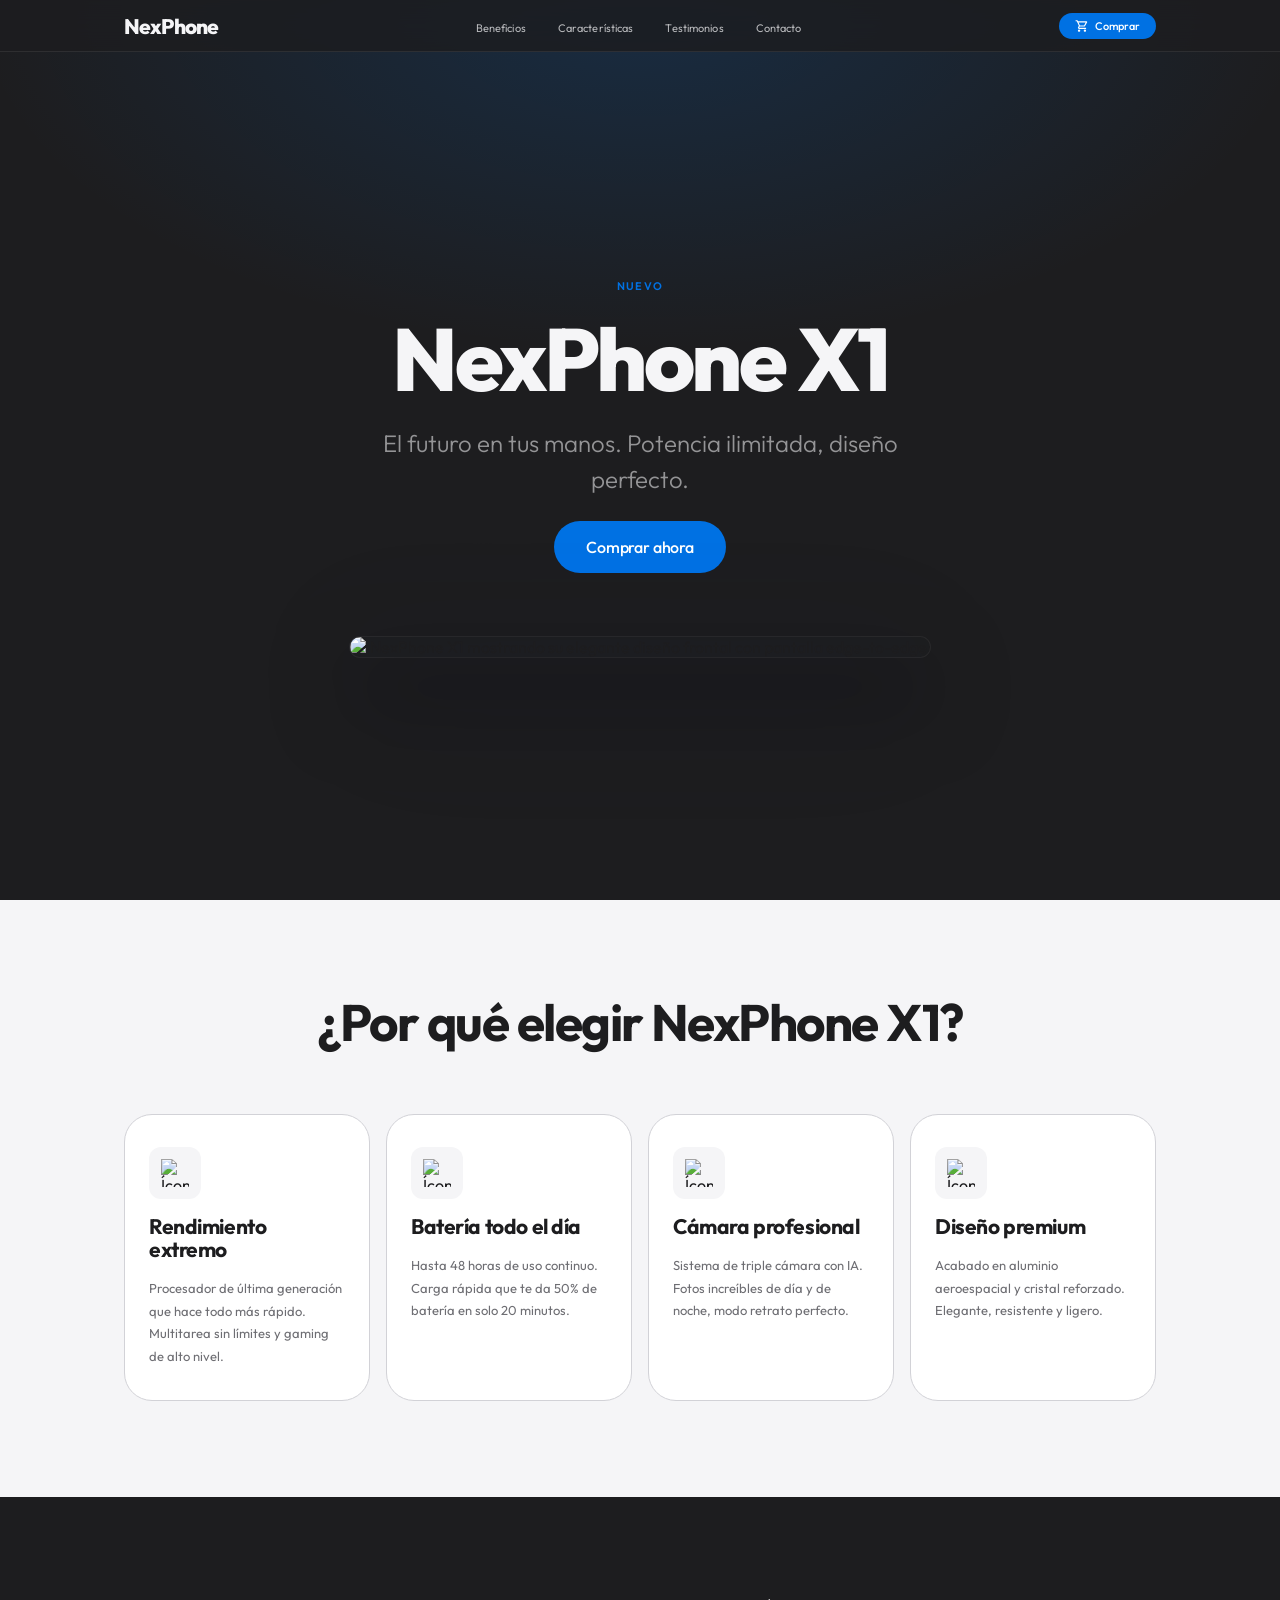
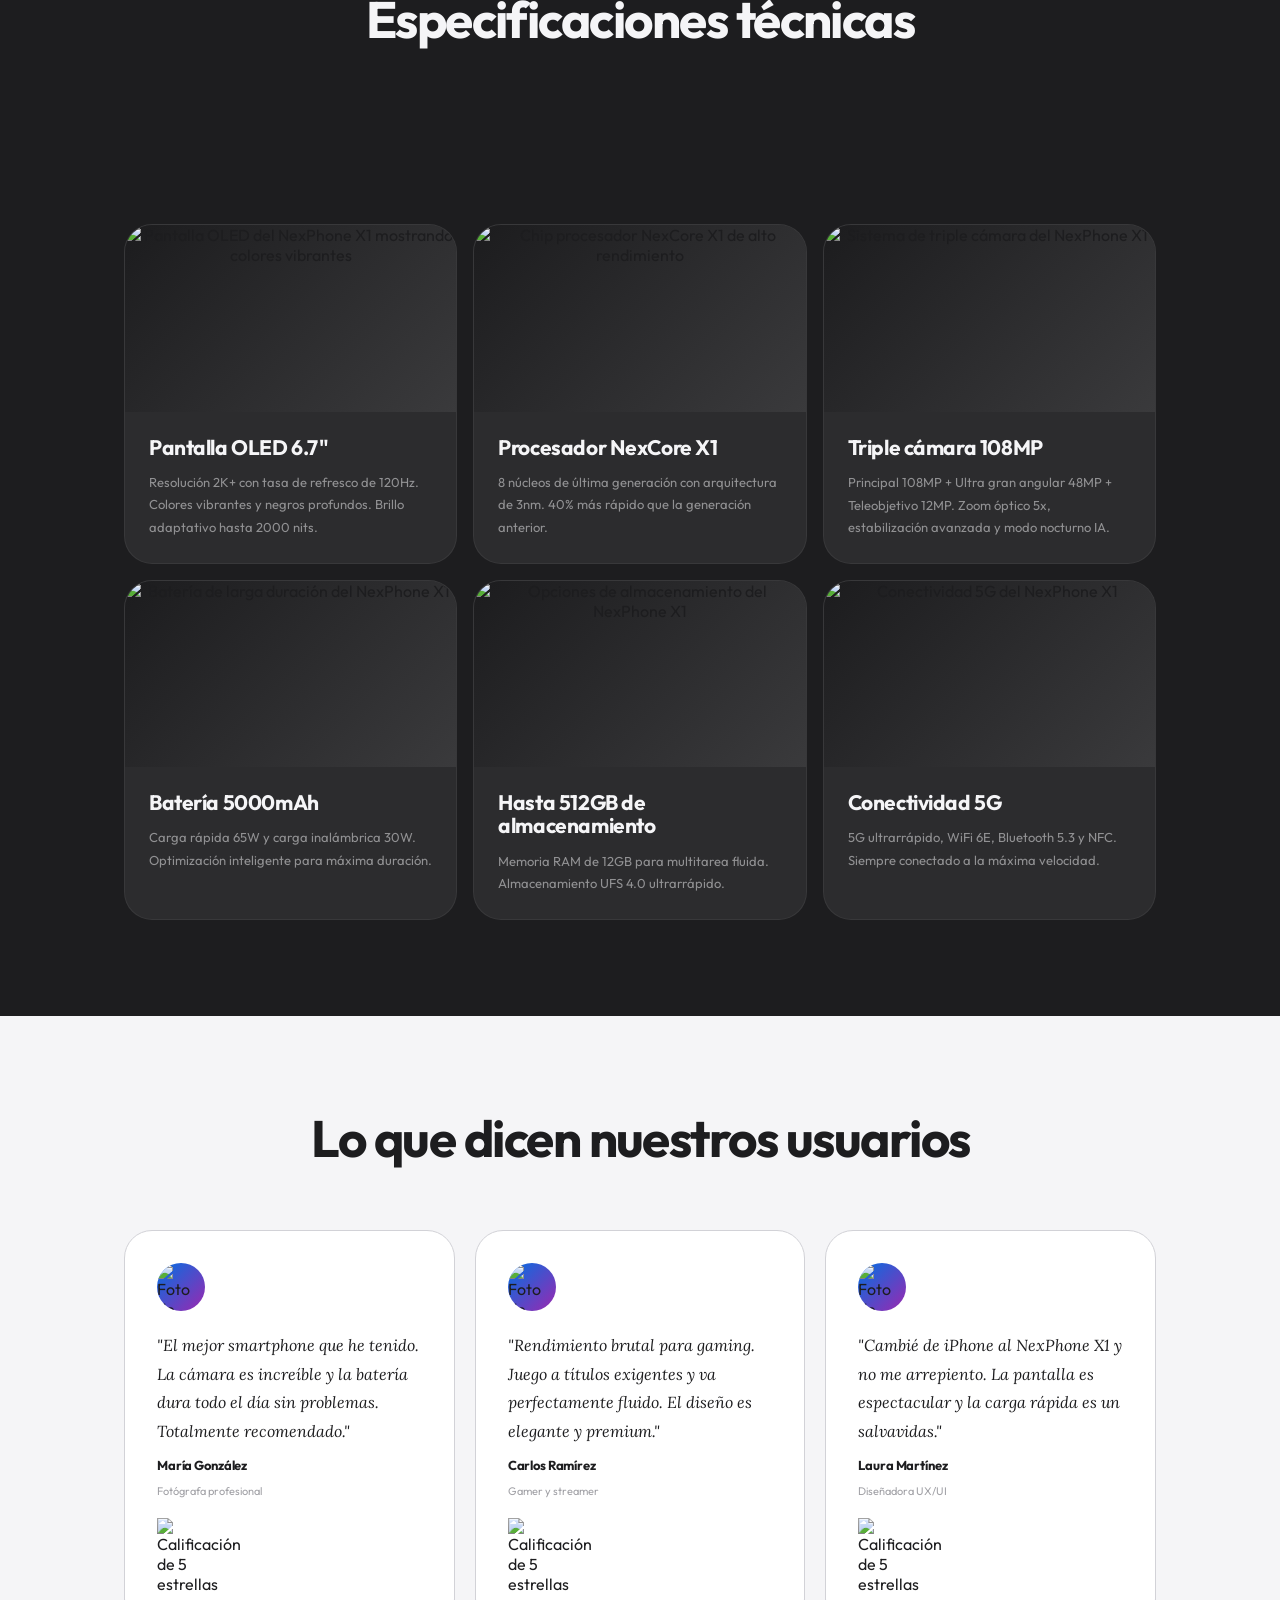
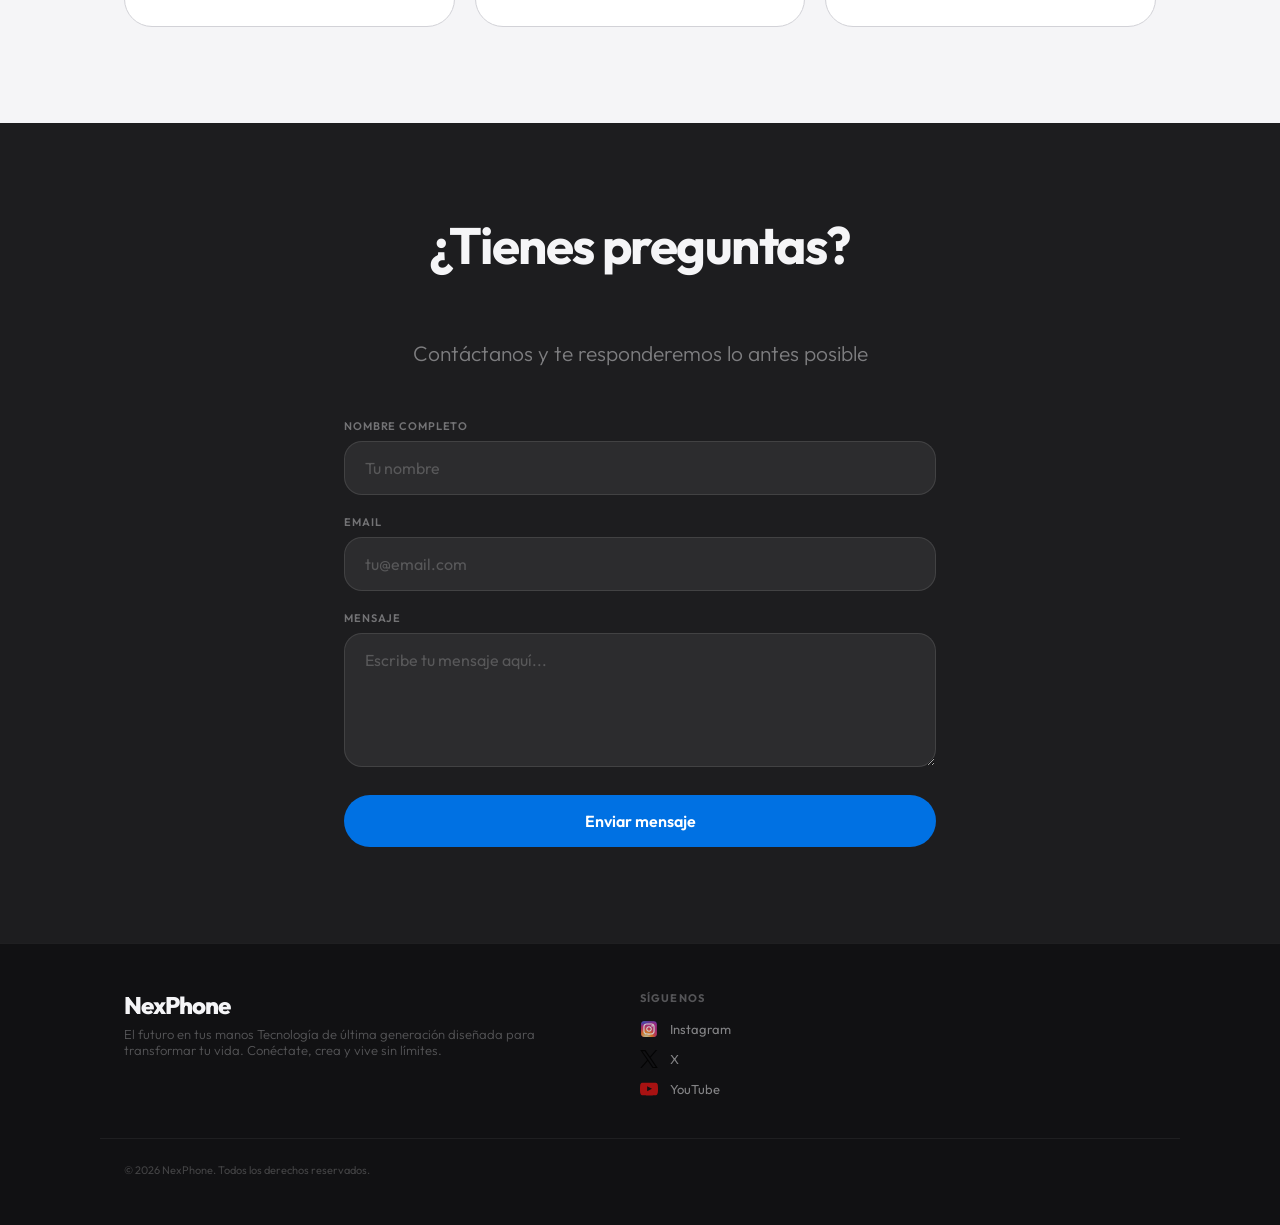
==== commit 2fd04f45: "feat: new hv,new folders css/js" ====
--- a/Index.html
+++ b/Index.html
@@ -401,7 +401,7 @@
     </footer>
 
     <!-- Enlace a archivo JavaScript -->
-    <script src="script/script.js"></script>
+    <script src="js/script.js"></script>
     
 </body>
 </html>
